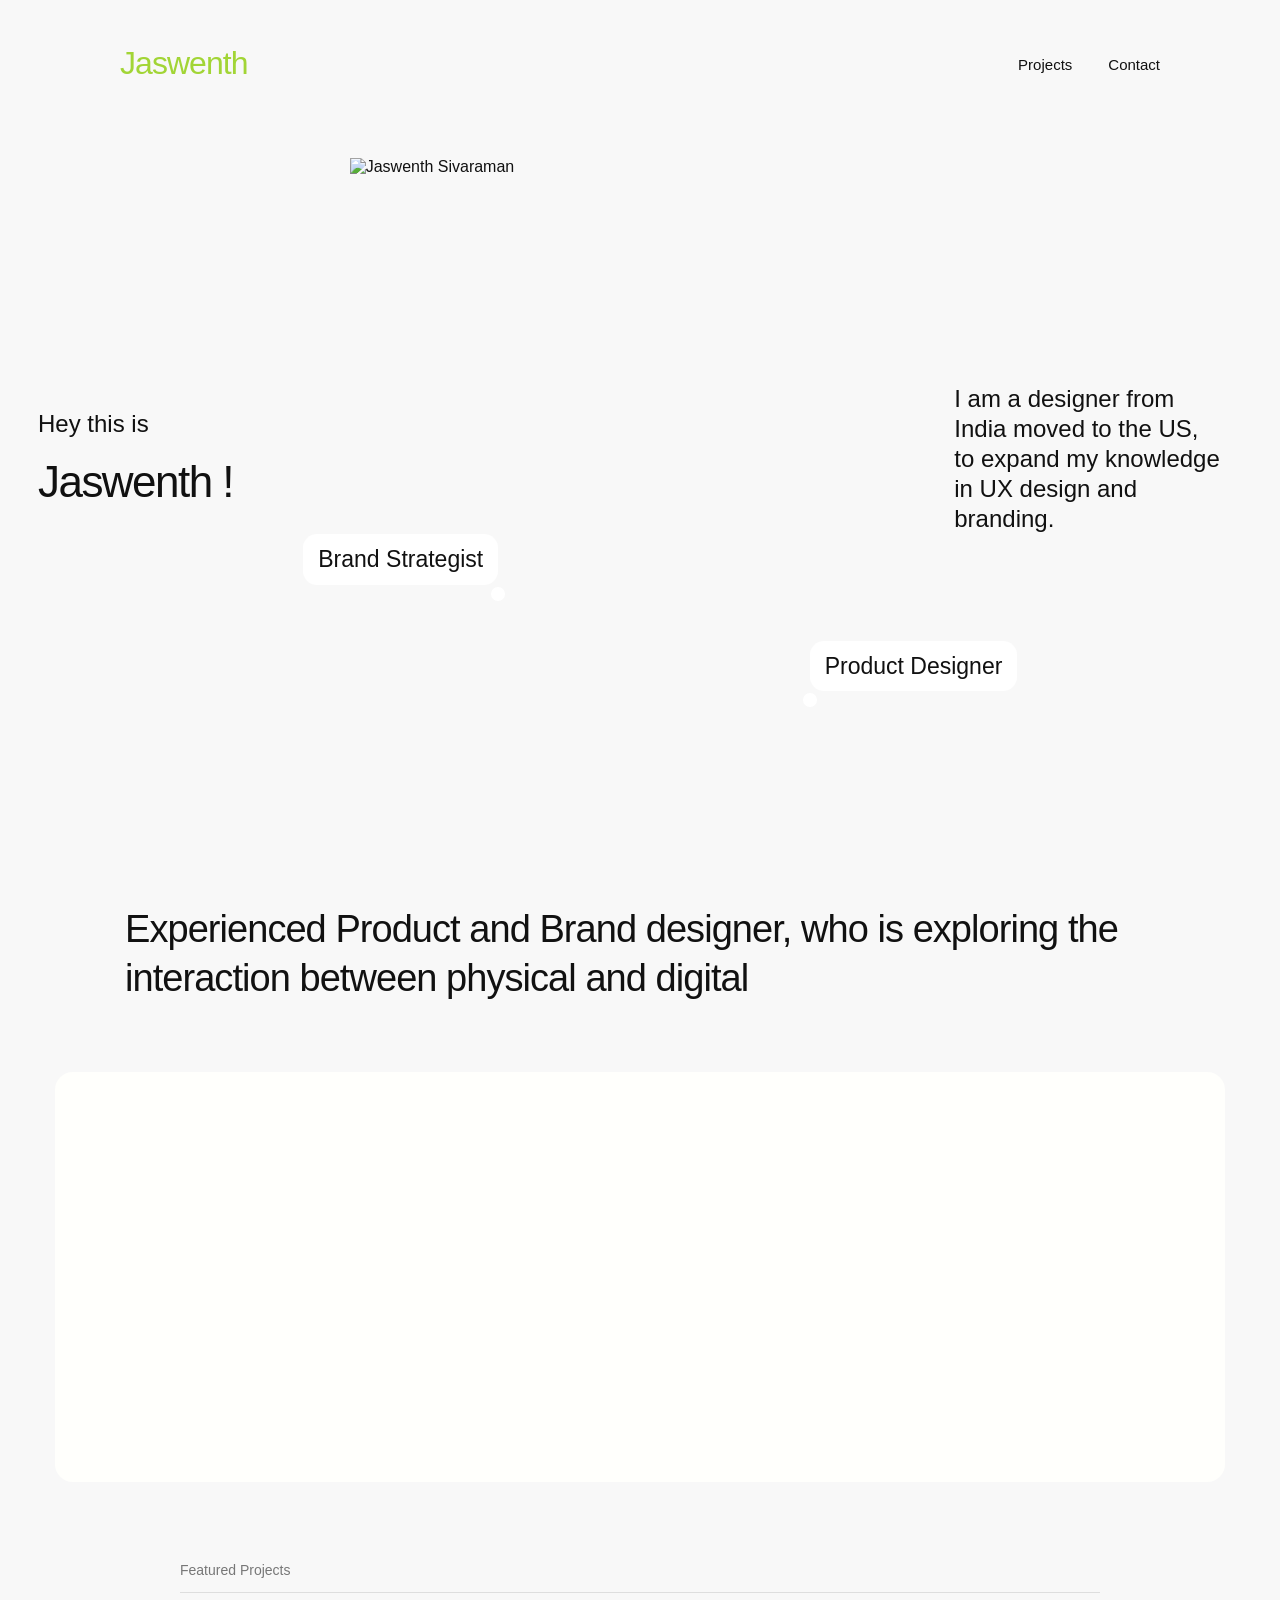
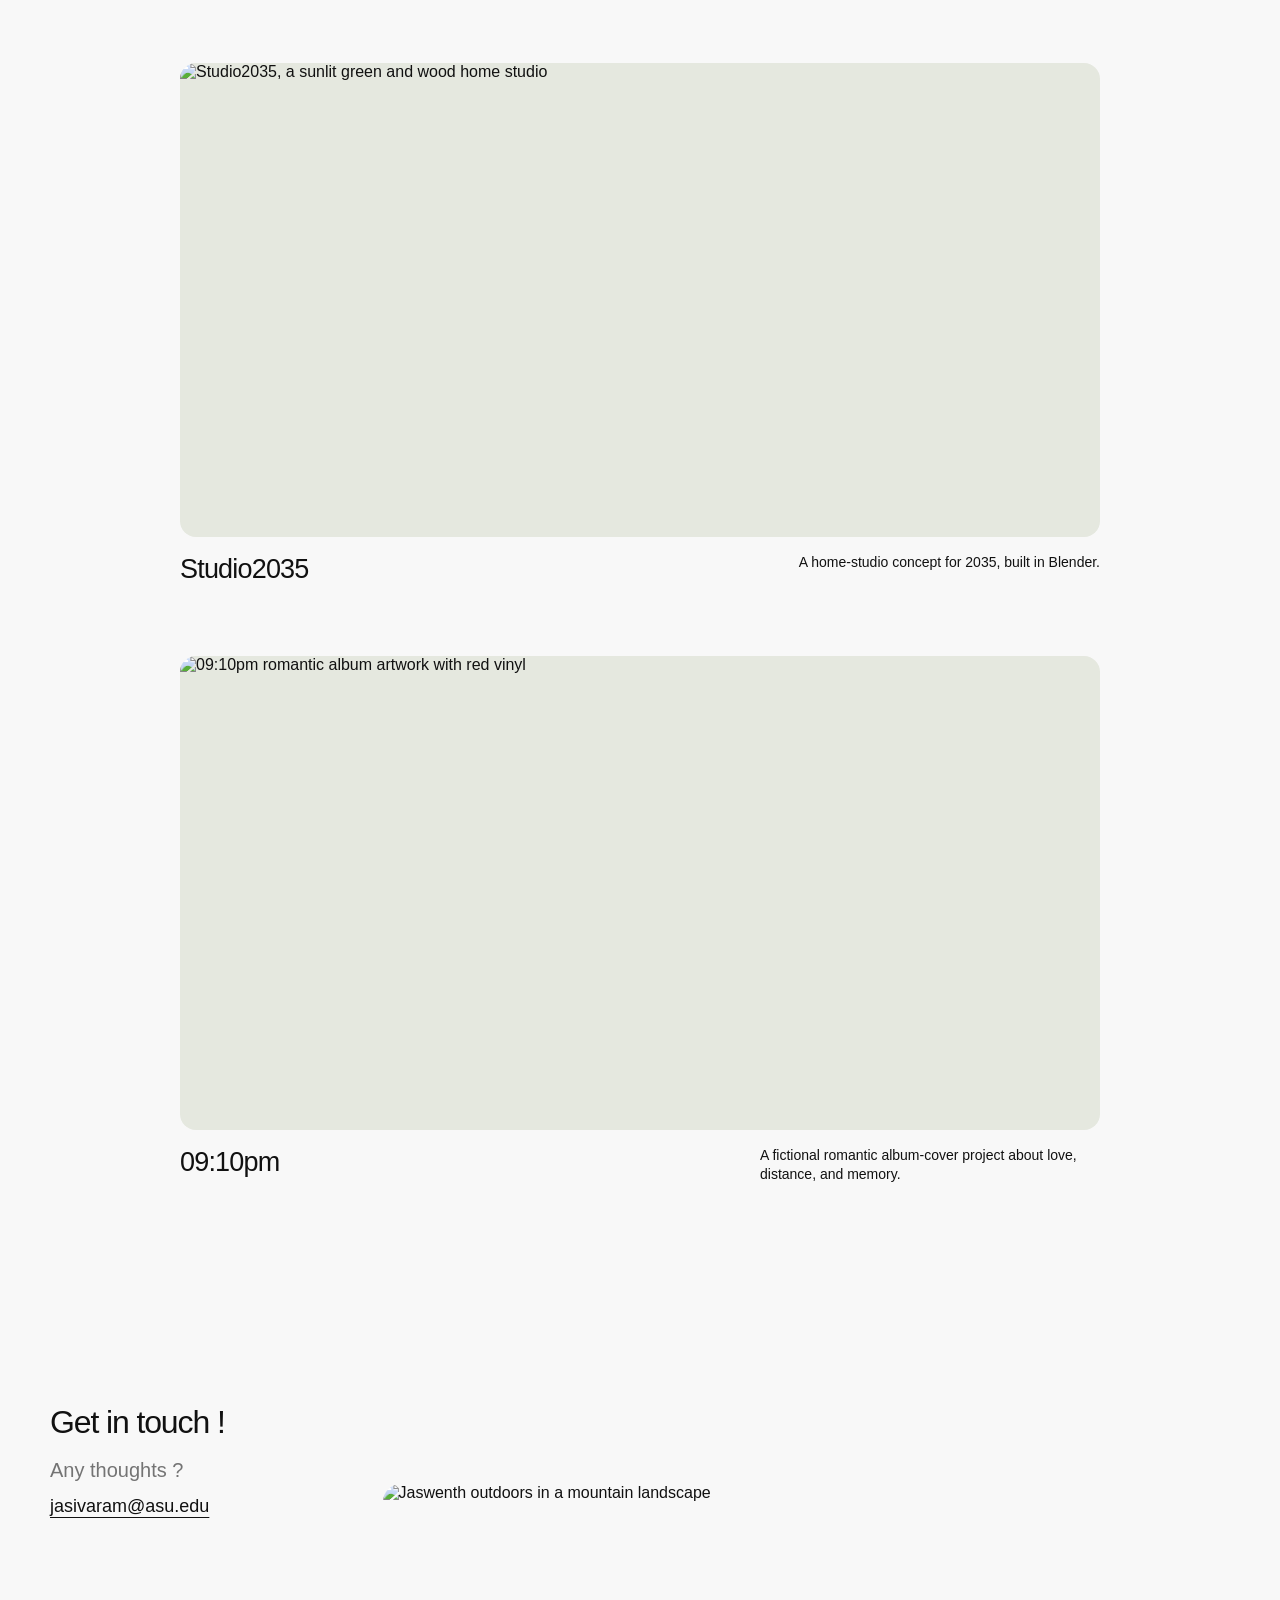
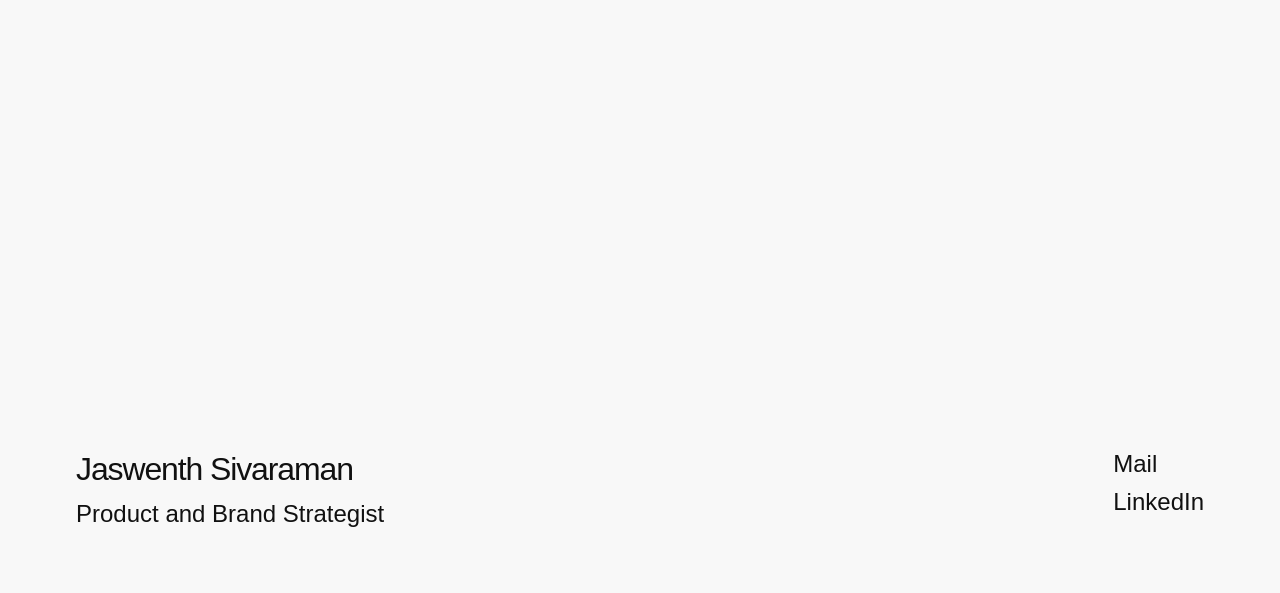
==== index.html @ e7c51c30 "Add approved portfolio pages and shared styles" ====
<!doctype html><html lang="en"><head><meta charset="utf-8"><meta name="viewport" content="width=device-width,initial-scale=1"><meta name="description" content="A portfolio of product, brand, album artwork, and 3D environment projects by Jaswenth Sivaraman."><meta name="theme-color" content="#f8f8f8"><title>Product & Brand Design Portfolio — Jaswenth Sivaraman</title><link rel="icon" href="favicon.svg" type="image/svg+xml"><link rel="preload" href="fonts/funnel-display-400.ttf" as="font" type="font/ttf" crossorigin><link rel="stylesheet" href="style.css"></head><body class="home-page"><div class="site-shell"><a class="skip-link" href="#main">Skip to content</a><header class="site-header"><a class="wordmark" href="index.html" aria-label="Jaswenth — Home">Jaswenth</a><nav aria-label="Main navigation"><a href="index.html#projects">Projects</a><a href="index.html#contact">Contact</a></nav></header><main id="main"><section class="hero" aria-labelledby="home-title"><div class="hero-row"><div class="greeting"><p>Hey this is</p><h1 id="home-title">Jaswenth !</h1></div><div class="portrait-stage"><div class="portrait-circle" aria-hidden="true"></div><img class="portrait" src="assets/portrait.webp" alt="Jaswenth Sivaraman" width="600" height="625" fetchpriority="high"><span class="role-tag brand-tag">Brand Strategist<i aria-hidden="true"></i></span><span class="role-tag product-tag">Product Designer<i aria-hidden="true"></i></span></div><p class="hero-bio">I am a designer from India moved to the US, to expand my knowledge in UX design and branding.</p></div><p class="positioning">Experienced Product and Brand designer, who is exploring the interaction between physical and digital</p></section>
<section class="skills-placeholder" id="skills" aria-label="Skills"><!-- Skills content is reserved for the approved post-launch update. --></section>
<section class="featured-work" id="projects" aria-labelledby="work-title"><h2 class="section-label" id="work-title">Featured Projects</h2><div class="project-list"><a class="project-card" href="studio2035.html"><div class="card-image"><img src="assets/studio-preview.webp" alt="Studio2035, a sunlit green and wood home studio" width="1200" height="675" loading="eager"><span class="card-arrow" aria-hidden="true">↗</span></div><div class="card-caption"><h3>Studio2035</h3><p>A home-studio concept for 2035, built in Blender.</p></div></a><a class="project-card" href="09-10pm.html"><div class="card-image"><img src="assets/album-preview.webp" alt="09:10pm romantic album artwork with red vinyl" width="1200" height="675" loading="eager"><span class="card-arrow" aria-hidden="true">↗</span></div><div class="card-caption"><h3>09:10pm</h3><p>A fictional romantic album-cover project about love, distance, and memory.</p></div></a></div></section>
<section class="contact" id="contact" aria-labelledby="contact-title"><div class="contact-copy"><h2 id="contact-title">Get in touch !</h2><p>Any thoughts ?</p><a href="mailto:jasivaram@asu.edu">jasivaram@asu.edu</a></div><img src="assets/contact.webp" alt="Jaswenth outdoors in a mountain landscape" width="1200" height="630" loading="eager"></section></main><footer class="site-footer"><div><a class="footer-name" href="index.html">Jaswenth Sivaraman</a><p>Product and Brand Strategist</p></div><div class="footer-links"><a href="mailto:jasivaram@asu.edu">Mail <span aria-hidden="true">↗</span></a><a href="https://www.linkedin.com/in/jaswenth/" target="_blank" rel="noopener noreferrer">LinkedIn <span aria-hidden="true">↗</span></a></div></footer></div></body></html>
---- style.css ----
@font-face{font-family:'Funnel Display';src:url('fonts/funnel-display-400.ttf') format('truetype');font-weight:400;font-style:normal;font-display:swap}
@font-face{font-family:'Funnel Display';src:url('fonts/funnel-display-500.ttf') format('truetype');font-weight:500;font-style:normal;font-display:swap}
@font-face{font-family:'Funnel Display';src:url('fonts/funnel-display-600.ttf') format('truetype');font-weight:600;font-style:normal;font-display:swap}
:root{--paper:#f8f8f8;--ink:#111;--muted:#777;--line:#dedede;--lime:#a2d536;font-family:'Funnel Display',Arial,sans-serif;font-synthesis:none;color:var(--ink);background:var(--paper);font-weight:400}
*{box-sizing:border-box}html{scroll-behavior:smooth;scroll-padding-top:32px}body{margin:0}a{color:inherit;text-decoration:none}button,input{font:inherit}img{max-width:100%;display:block;height:auto}figure,h1,h2,h3,p{margin:0}a:focus-visible,video:focus-visible{outline:3px solid #4d721a;outline-offset:6px}::selection{background:var(--lime);color:#111}.site-shell{max-width:1440px;margin:auto}.site-header{max-width:1120px;margin:auto;min-height:128px;display:flex;align-items:center;justify-content:space-between;padding:32px 40px;gap:24px}.wordmark{color:#a2d536;font-size:32px;line-height:1.1;letter-spacing:-.03em}.site-header nav{display:flex;gap:36px;font-size:15px}.site-header nav a{padding:12px 0}.site-header nav a:hover,.footer-links a:hover,.text-link:hover{color:#527e12}.skip-link{position:fixed;left:24px;top:-90px;background:#111;color:white;padding:13px 20px;border-radius:8px;z-index:10}.skip-link:focus{top:15px}.hero{padding:30px 38px 0}.hero-row{max-width:1212px;margin:auto;display:grid;grid-template-columns:1fr 1.95fr 1fr;align-items:center;gap:14px}.greeting{padding:0 0 25px;font-size:24px;line-height:1.3}.greeting h1{font-size:44px;font-weight:400;letter-spacing:-.035em;margin-top:14px;white-space:nowrap}.portrait-stage{position:relative;min-width:0;aspect-ratio:1/1.08;display:flex;align-items:flex-end;justify-content:center}.portrait-circle{display:none;position:absolute;left:5%;right:5%;top:0;aspect-ratio:1;border-radius:50%;background:var(--lime)}.portrait{position:relative;width:100%;height:100%;object-fit:contain;object-position:bottom;z-index:1}.role-tag{position:absolute;z-index:2;background:#fff;border-radius:14px;font-size:23px;line-height:1.15;padding:12px 15px;white-space:nowrap}.brand-tag{left:-8%;top:60%}.product-tag{right:-15%;top:77%}.role-tag i{position:absolute;width:14px;height:14px;background:#fff;border-radius:50%;bottom:-16px}.brand-tag i{right:-7px}.product-tag i{left:-7px}.hero-bio{font-size:24px;line-height:1.25;max-width:280px;padding:0 0 25px 10px}.positioning{max-width:1030px;margin:120px auto 0;font-size:38px;letter-spacing:-.025em;line-height:1.28}.skills-placeholder{height:410px;margin:70px 55px 0;background:#fffffc;border-radius:18px}.featured-work{max-width:1000px;padding:80px 40px 0;margin:auto}.section-label{font-size:14px;font-weight:400;color:#777;border-bottom:1px solid var(--line);padding-bottom:14px;margin-bottom:70px}.project-list{display:grid;gap:70px}.card-image{position:relative;overflow:hidden;border-radius:16px;background:#e5e8df;aspect-ratio:1.94}.card-image img{width:100%;height:100%;object-fit:cover;transition:transform .35s ease}.card-arrow{position:absolute;right:22px;bottom:22px;width:46px;height:46px;border-radius:50%;display:grid;place-items:center;background:#f8f8f8;font-size:26px;opacity:0;transform:translateY(8px);transition:opacity .2s,transform .2s}.project-card:hover .card-image img{transform:scale(1.025)}.project-card:hover .card-arrow,.project-card:focus-visible .card-arrow{opacity:1;transform:translateY(0)}.card-caption{display:flex;align-items:start;justify-content:space-between;gap:30px;padding-top:16px}.card-caption h3{font-size:27px;line-height:1.2;font-weight:400;letter-spacing:-.03em}.card-caption p{max-width:340px;font-size:14px;line-height:1.35}.contact{margin:220px 50px 0;display:grid;grid-template-columns:1fr 3fr;gap:50px;align-items:start}.contact-copy h2{font-size:32px;font-weight:400;letter-spacing:-.035em;margin:0 0 18px}.contact-copy p{font-size:20px;color:#747474;margin:0 0 14px}.contact-copy a{font-size:18px;display:inline-block;overflow-wrap:anywhere;text-decoration:underline;text-decoration-thickness:1px;text-underline-offset:5px}.contact img{width:100%;aspect-ratio:1.9;object-fit:cover;border-radius:18px;margin-top:80px}.site-footer{margin:120px 76px 0;display:flex;justify-content:space-between;align-items:start;gap:30px;padding-bottom:65px}.footer-name{font-size:32px;line-height:1.2;letter-spacing:-.035em}.site-footer p{font-size:24px;margin-top:12px}.footer-links{display:flex;flex-direction:column;gap:10px;font-size:24px}.footer-links span{display:none}
.project-page{max-width:1200px;margin:auto;padding:0 40px}.project-topline{display:flex;justify-content:space-between;align-items:center;padding:32px 0 55px;border-top:1px solid var(--line);font-size:14px;color:#696969;gap:20px}.back-link{color:var(--ink);display:inline-flex;align-items:center;gap:12px}.back-link:hover{color:#527e12}.project-heading{display:grid;grid-template-columns:1.35fr 1fr;gap:60px;align-items:end;padding:16px 0 65px}.eyebrow{font-size:14px;color:#737373;margin-bottom:18px}.project-heading h1{font-size:clamp(50px,7vw,94px);font-weight:400;letter-spacing:-.06em;line-height:1.05}.title-dot{color:#71a820}.project-introduction{font-size:23px;line-height:1.35;letter-spacing:-.018em;padding-bottom:5px;max-width:390px}.album-hero{max-width:900px;margin:auto}.album-hero img{width:100%;height:auto;border-radius:16px}.album-hero figcaption,.wide-figure figcaption{display:flex;justify-content:space-between;gap:24px;margin-top:16px;font-size:13px;color:#6c6c6c}.wide-figure img{width:100%;height:auto;border-radius:16px}.project-story{display:grid;grid-template-columns:1fr 1fr;gap:95px;padding:100px 0;border-bottom:1px solid var(--line)}.project-story h2,.process-heading h2,.film-heading h2{font-size:46px;font-weight:400;letter-spacing:-.04em;line-height:1.1}.story-copy p{font-size:19px;line-height:1.6;margin-bottom:22px}.story-copy p:last-child{margin-bottom:0}.story-copy em{font-style:normal}.project-facts{margin:35px 0 0}.project-facts div{display:grid;grid-template-columns:125px 1fr;padding:15px 0;gap:18px;border-top:1px solid var(--line);font-size:14px}.project-facts dt{color:#727272}.project-facts dd{margin:0}.process-section{padding:95px 0}.process-heading{display:grid;grid-template-columns:1fr 1fr;gap:95px;align-items:end;margin-bottom:55px}.process-heading>p{font-size:19px;line-height:1.6}.sketch-figure{max-width:800px;margin:auto}.sketch-figure img{width:100%;border-radius:16px}.sketch-figure figcaption{font-size:14px;color:#666;margin-top:16px;line-height:1.5}.text-link{display:inline-flex;align-items:center;justify-content:space-between;gap:30px;font-size:16px;border-bottom:1px solid #777;padding:10px 0}.process-section>.text-link{margin-top:36px}.detail-gallery{display:grid;gap:45px;padding-top:80px}.walkthrough{padding:95px 0 0}.film-heading{display:flex;align-items:end;justify-content:space-between;gap:30px;margin-bottom:38px}.film-heading>p{font-size:14px;color:#696969}video{display:block;width:100%;aspect-ratio:16/9;object-fit:contain;background:#151a13;border-radius:16px}.film-links{display:flex;justify-content:space-between;gap:25px;margin-top:18px}.project-end{border-top:1px solid var(--line);margin-top:95px;padding:45px 0 0}.project-end p{font-size:14px;color:#737373;margin-bottom:18px}.project-end>a{display:flex;justify-content:space-between;gap:25px;font-size:clamp(34px,5vw,64px);letter-spacing:-.04em;line-height:1.2}.project-end>a>span{color:#6b9b20}.detail-page .site-footer{border-top:1px solid var(--line);margin-top:100px;padding-top:40px}
@media(min-width:1281px){.hero-row{max-width:1212px}.positioning{margin-top:130px}}
@media(max-width:1050px){.site-header{min-height:110px;padding:30px 55px}.hero{padding:30px 24px 0}.greeting{font-size:19px}.greeting h1{font-size:34px}.hero-bio{font-size:19px}.role-tag{font-size:18px;padding:10px 12px;border-radius:11px}.positioning{font-size:32px;margin:100px 50px 0}.skills-placeholder{height:320px;margin:60px 40px 0}.contact{grid-template-columns:1fr 2fr;gap:25px;margin:170px 40px 0}.contact-copy h2{font-size:28px}.contact-copy a{font-size:17px}.site-footer{margin:100px 45px 0}.footer-name{font-size:28px}.site-footer p,.footer-links{font-size:21px}.project-heading{gap:35px}.project-introduction{font-size:21px}.project-story,.process-heading{gap:55px}.project-story h2,.process-heading h2,.film-heading h2{font-size:39px}}
@media(max-width:700px){.site-header{padding:25px 24px;min-height:92px}.wordmark{font-size:27px}.site-header nav{gap:24px;font-size:14px}.hero{padding:28px 24px 0}.hero-row{display:grid;grid-template-columns:1fr;gap:0}.greeting{padding:0;font-size:18px}.greeting h1{font-size:38px;margin-top:6px}.portrait-stage{width:min(85%,380px);margin:35px auto 28px;aspect-ratio:1/1.06}.portrait-circle{left:3%;right:3%}.role-tag{font-size:15px;padding:9px 11px;border-radius:10px}.brand-tag{left:-8%;top:61%}.product-tag{right:-8%;top:78%}.role-tag i{width:10px;height:10px;bottom:-12px}.hero-bio{font-size:19px;line-height:1.4;max-width:100%;padding:0;margin:15px 0 0}.positioning{margin:50px 0 0;font-size:28px;line-height:1.3;letter-spacing:-.03em}.skills-placeholder{height:180px;margin:45px 24px 0;border-radius:12px}.featured-work{padding:55px 24px 0}.section-label{font-size:12px;margin-bottom:30px}.project-list{gap:42px}.card-image{aspect-ratio:1.65;border-radius:11px}.card-caption{display:block;padding-top:13px}.card-caption h3{font-size:25px}.card-caption p{font-size:14px;max-width:280px;margin-top:8px}.card-arrow{display:none}.contact{margin:95px 24px 0;display:flex;flex-direction:column;gap:25px}.contact-copy h2{font-size:30px;margin-bottom:12px}.contact-copy p{font-size:18px;margin-bottom:12px}.contact img{margin-top:0;border-radius:12px;aspect-ratio:1.6}.site-footer{margin:65px 24px 0;flex-direction:column;gap:28px;padding-bottom:35px}.footer-name{font-size:27px}.site-footer p{font-size:19px;margin-top:8px}.footer-links{font-size:17px;flex-direction:row;gap:28px}.footer-links span{display:inline}.project-page{padding:0 24px}.project-topline{padding:25px 0 35px;font-size:12px}.project-heading{grid-template-columns:1fr;gap:24px;padding:0 0 35px}.project-heading h1{font-size:clamp(42px,12vw,76px);letter-spacing:-.055em}.eyebrow{font-size:12px;margin-bottom:13px}.project-introduction{font-size:20px;max-width:100%}.album-hero img,.wide-figure img,.sketch-figure img,video{border-radius:11px}.album-hero figcaption,.wide-figure figcaption{font-size:11px;line-height:1.45;gap:15px}.album-hero figcaption span{max-width:50%}.project-story{grid-template-columns:1fr;gap:27px;padding:55px 0}.project-story h2,.process-heading h2,.film-heading h2{font-size:36px}.story-copy p,.process-heading>p{font-size:17px;line-height:1.6}.project-facts div{grid-template-columns:110px 1fr;font-size:13px;gap:12px}.process-section{padding:55px 0}.process-heading{grid-template-columns:1fr;gap:25px;margin-bottom:30px}.sketch-figure figcaption{font-size:12px}.text-link{font-size:14px;gap:20px}.detail-gallery{gap:30px;padding-top:45px}.walkthrough{padding:55px 0 0}.film-heading{flex-direction:column;align-items:start;gap:20px;margin-bottom:25px}.film-links{gap:15px}.film-links .text-link{font-size:13px}.project-end{margin-top:55px;padding-top:30px}.project-end>a{font-size:37px}.detail-page .site-footer{margin-top:60px;padding-top:30px}}
@media(prefers-reduced-motion:reduce){html{scroll-behavior:auto}*,*::before,*::after{transition:none!important}}
.process-comparison{max-width:800px;margin:auto}
.comparison{position:relative;isolation:isolate;aspect-ratio:1;background:#efeee8;border-radius:16px;overflow:hidden;cursor:ew-resize;touch-action:pan-y;user-select:none;-webkit-user-select:none}
.comparison img{width:100%;height:100%;object-fit:contain;pointer-events:none}
.comparison-after{position:absolute;inset:0}
.comparison-before{position:absolute;inset:0;background:#efeee8;clip-path:inset(0 calc(100% - var(--reveal)) 0 0)}
.comparison-line{position:absolute;left:var(--reveal);top:0;bottom:0;width:2px;background:#fff;transform:translateX(-50%);box-shadow:0 0 5px #0004;pointer-events:none}
.comparison-line span{position:absolute;left:50%;top:50%;transform:translate(-50%,-50%);width:42px;height:42px;border:1px solid #dedede;border-radius:50%;display:grid;place-items:center;background:#f8f8f8;color:#111;font-size:24px;box-shadow:0 2px 10px #0002}
.comparison-tag{position:absolute;top:18px;padding:8px 13px;border-radius:6px;background:#f8f8f8;color:#111;font-size:13px;pointer-events:none}
.before-tag{left:18px}.after-tag{right:18px}
.compare-control{display:flex;align-items:center;gap:20px;margin-top:14px;font-size:14px}
.compare-control>span{white-space:nowrap}.compare-control input{min-width:0;min-height:44px;flex:1;accent-color:#6b9b20;cursor:ew-resize}
.compare-control input:focus-visible{outline:3px solid #4d721a;outline-offset:3px;border-radius:4px}
.compare-control output{min-width:4ch;text-align:right;font-variant-numeric:tabular-nums}
.process-comparison figcaption{margin-top:7px;font-size:14px;color:#666;line-height:1.5}
@media(max-width:700px){.comparison{border-radius:11px}.comparison-tag{top:12px;font-size:11px;padding:6px 9px}.before-tag{left:12px}.after-tag{right:12px}.comparison-line span{width:34px;height:34px;font-size:21px}.compare-control{gap:12px;font-size:12px}.process-comparison figcaption{font-size:12px}}
.process-comparison{position:relative}
.compare-control{position:absolute;left:50%;top:50%;width:1px;height:1px;margin:-1px;padding:0;border:0;overflow:hidden;clip:rect(0,0,0,0);clip-path:inset(50%);white-space:nowrap;gap:0}
.compare-control input{position:absolute;inset:0;width:1px;height:1px;min-width:0;min-height:0;margin:0}
.process-comparison:focus-within .comparison{outline:3px solid #4d721a;outline-offset:5px}
.process-comparison figcaption{margin-top:16px}
.hero .role-tag{--tag-float-y:-5px;animation:hero-tag-float 6s ease-in-out infinite}
.hero .product-tag{animation-duration:7s;animation-delay:-3s}
@keyframes hero-tag-float{0%,100%{transform:translate3d(0,0,0)}50%{transform:translate3d(0,var(--tag-float-y),0)}}
@media(max-width:700px){.hero .role-tag{--tag-float-y:-3px}}
@media(prefers-reduced-motion:reduce){.hero .role-tag{animation:none;transform:none}}
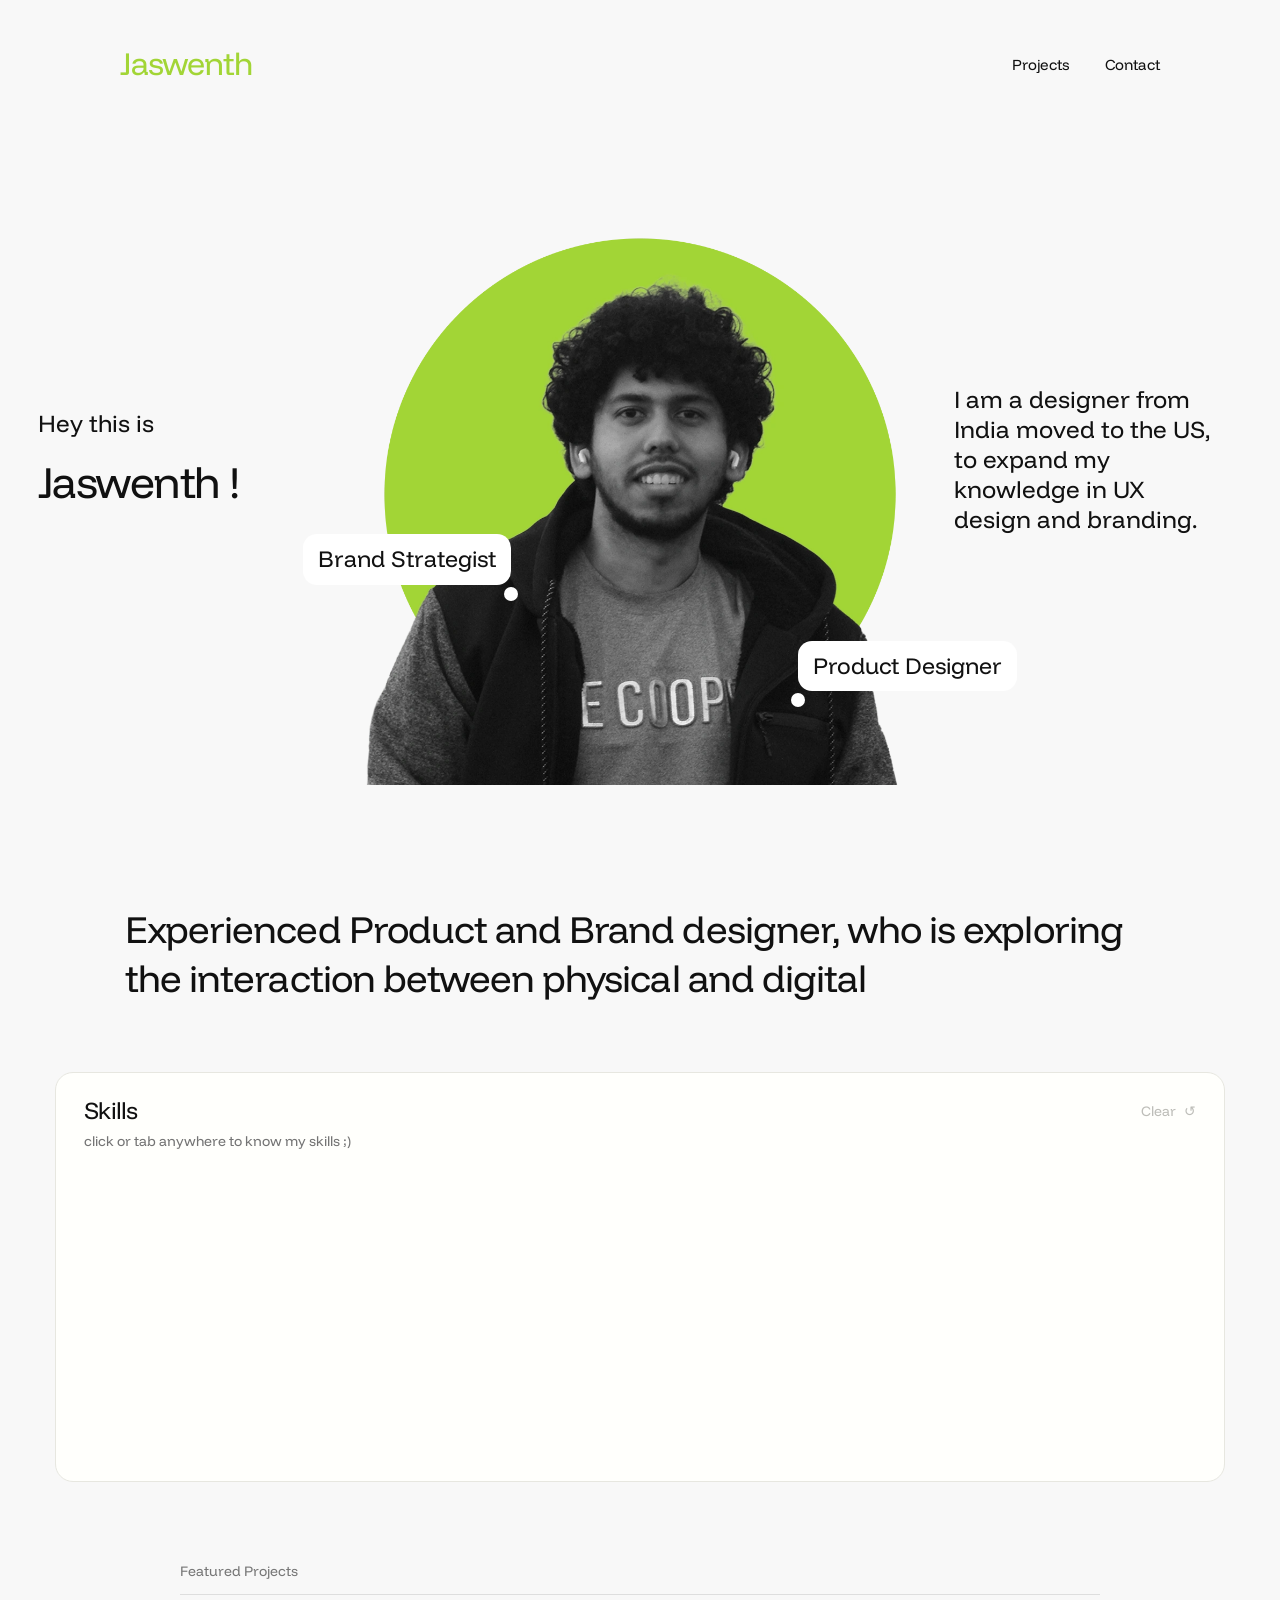
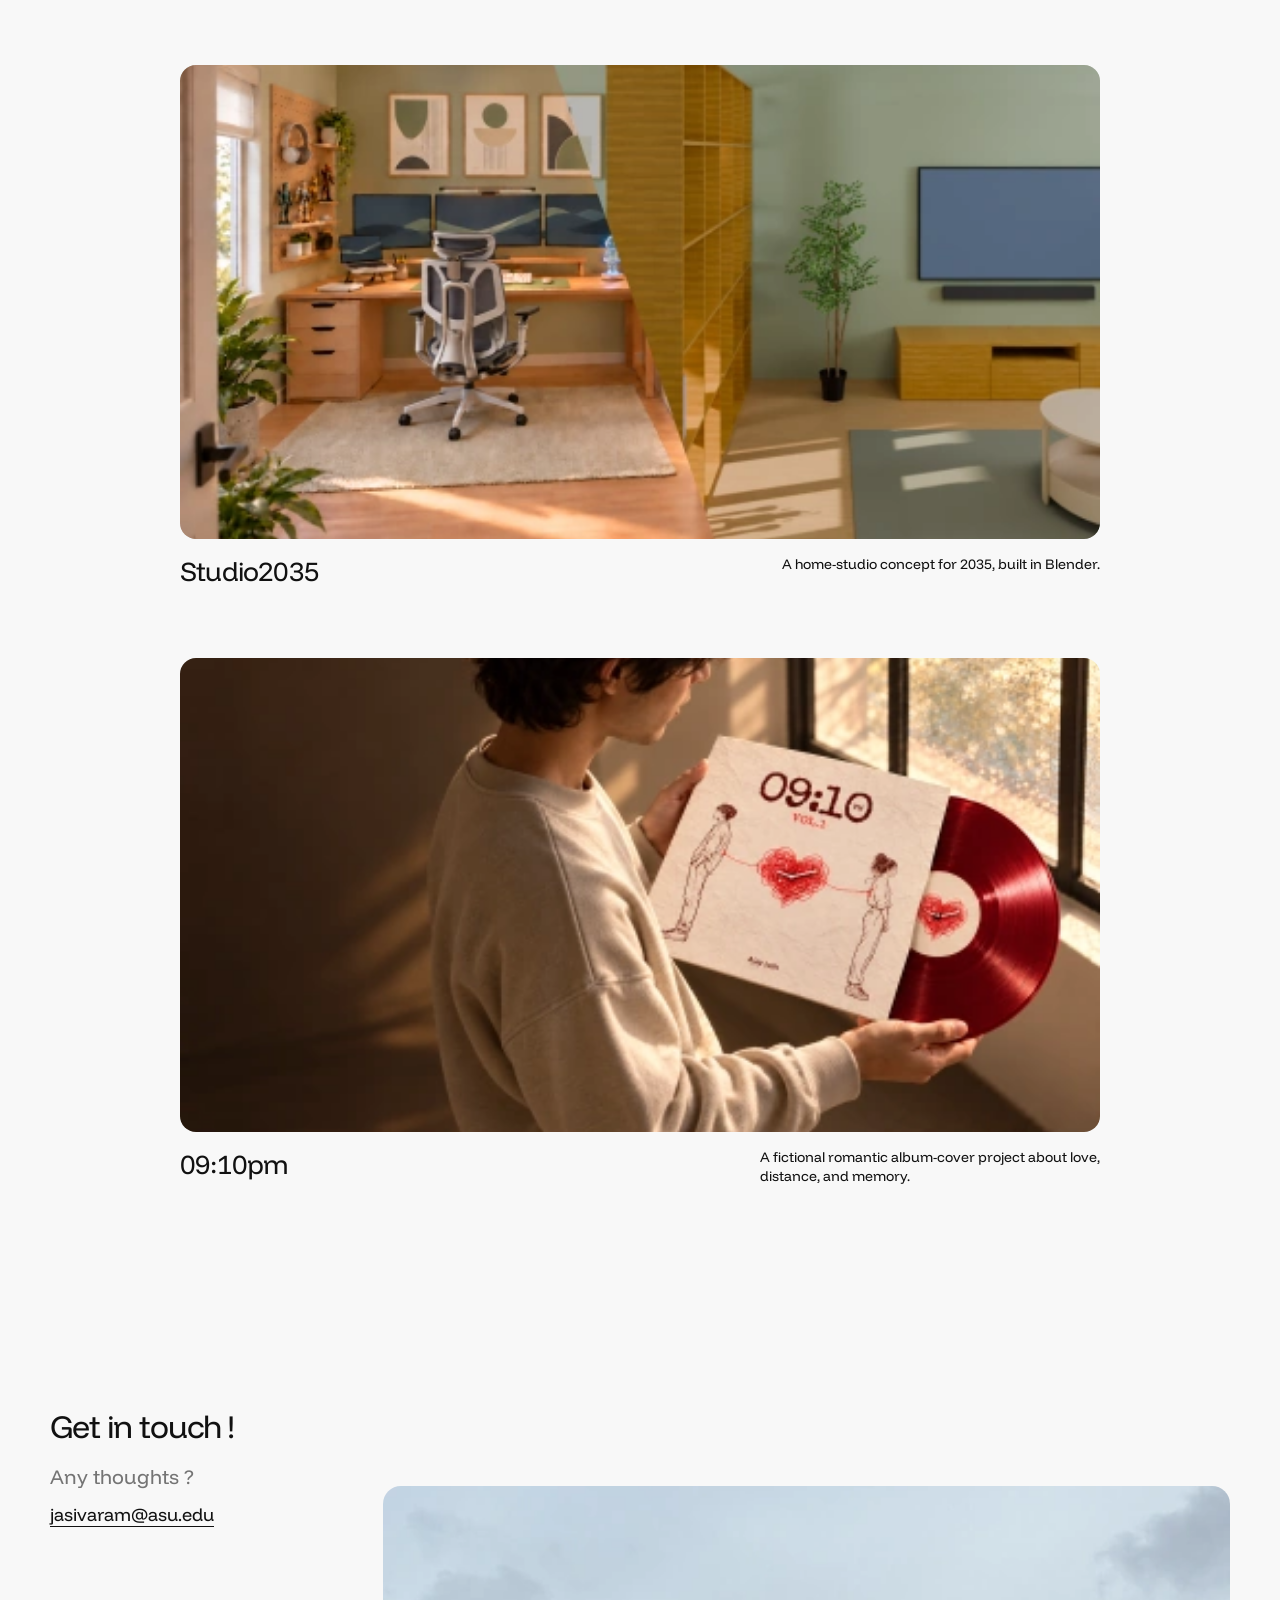
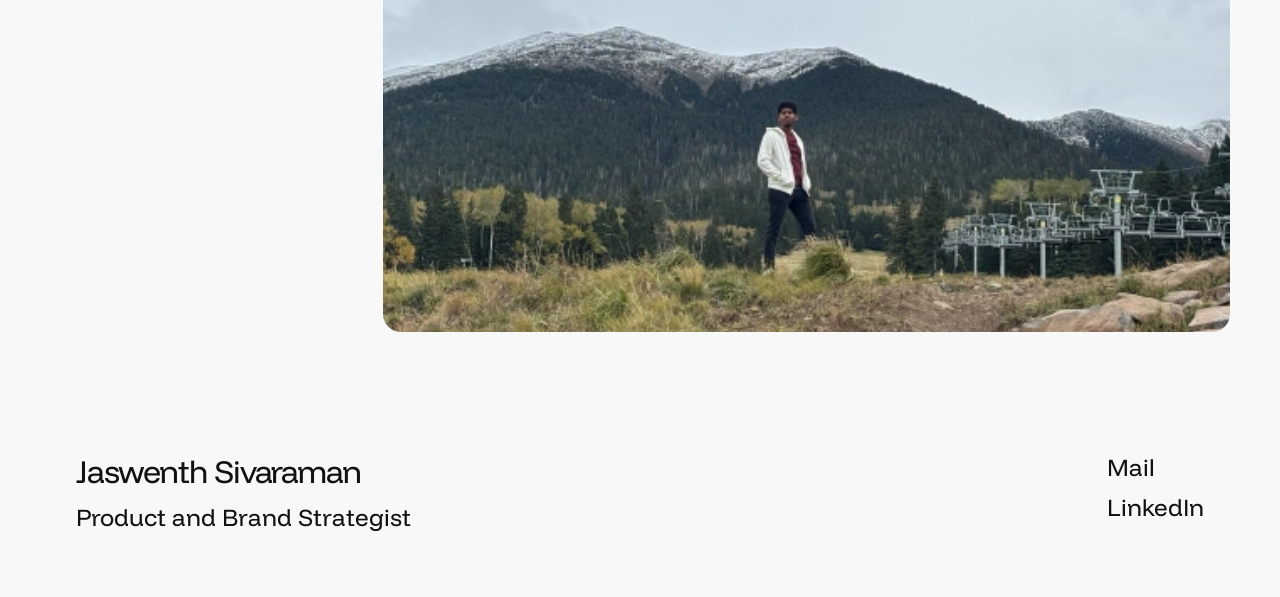
==== commit 98ecc2fb: "Add interactive Skills stickers starting with Figma" ====
--- a/index.html
+++ b/index.html
@@ -1,4 +1,4 @@
 <!doctype html><html lang="en"><head><meta charset="utf-8"><meta name="viewport" content="width=device-width,initial-scale=1"><meta name="description" content="A portfolio of product, brand, album artwork, and 3D environment projects by Jaswenth Sivaraman."><meta name="theme-color" content="#f8f8f8"><title>Product & Brand Design Portfolio — Jaswenth Sivaraman</title><link rel="icon" href="favicon.svg" type="image/svg+xml"><link rel="preload" href="fonts/funnel-display-400.ttf" as="font" type="font/ttf" crossorigin><link rel="stylesheet" href="style.css"></head><body class="home-page"><div class="site-shell"><a class="skip-link" href="#main">Skip to content</a><header class="site-header"><a class="wordmark" href="index.html" aria-label="Jaswenth — Home">Jaswenth</a><nav aria-label="Main navigation"><a href="index.html#projects">Projects</a><a href="index.html#contact">Contact</a></nav></header><main id="main"><section class="hero" aria-labelledby="home-title"><div class="hero-row"><div class="greeting"><p>Hey this is</p><h1 id="home-title">Jaswenth !</h1></div><div class="portrait-stage"><div class="portrait-circle" aria-hidden="true"></div><img class="portrait" src="assets/portrait.webp" alt="Jaswenth Sivaraman" width="600" height="625" fetchpriority="high"><span class="role-tag brand-tag">Brand Strategist<i aria-hidden="true"></i></span><span class="role-tag product-tag">Product Designer<i aria-hidden="true"></i></span></div><p class="hero-bio">I am a designer from India moved to the US, to expand my knowledge in UX design and branding.</p></div><p class="positioning">Experienced Product and Brand designer, who is exploring the interaction between physical and digital</p></section>
-<section class="skills-placeholder" id="skills" aria-label="Skills"><!-- Skills content is reserved for the approved post-launch update. --></section>
+<section class="skills-placeholder skills-section" id="skills" aria-labelledby="skills-title"><div class="skills-heading"><h2 id="skills-title">Skills</h2><p id="skills-hint">click or tab anywhere to know my skills ;)</p></div><button class="skills-board" id="skills-board" type="button" aria-label="Add a skill sticker" aria-describedby="skills-hint skills-keyboard"><span class="skills-stickers" aria-hidden="true"></span></button><button class="skills-clear" id="skills-clear" type="button" aria-label="Clear all skill stickers" disabled>Clear <span aria-hidden="true">↺</span></button><p class="visually-hidden" id="skills-keyboard">With the sticker area focused, press Enter or Space to add a sticker.</p><p class="visually-hidden" id="skills-status" role="status" aria-live="polite" aria-atomic="true"></p></section><script src="skills.js" defer></script>
 <section class="featured-work" id="projects" aria-labelledby="work-title"><h2 class="section-label" id="work-title">Featured Projects</h2><div class="project-list"><a class="project-card" href="studio2035.html"><div class="card-image"><img src="assets/studio-preview.webp" alt="Studio2035, a sunlit green and wood home studio" width="1200" height="675" loading="eager"><span class="card-arrow" aria-hidden="true">↗</span></div><div class="card-caption"><h3>Studio2035</h3><p>A home-studio concept for 2035, built in Blender.</p></div></a><a class="project-card" href="09-10pm.html"><div class="card-image"><img src="assets/album-preview.webp" alt="09:10pm romantic album artwork with red vinyl" width="1200" height="675" loading="eager"><span class="card-arrow" aria-hidden="true">↗</span></div><div class="card-caption"><h3>09:10pm</h3><p>A fictional romantic album-cover project about love, distance, and memory.</p></div></a></div></section>
-<section class="contact" id="contact" aria-labelledby="contact-title"><div class="contact-copy"><h2 id="contact-title">Get in touch !</h2><p>Any thoughts ?</p><a href="mailto:jasivaram@asu.edu">jasivaram@asu.edu</a></div><img src="assets/contact.webp" alt="Jaswenth outdoors in a mountain landscape" width="1200" height="630" loading="eager"></section></main><footer class="site-footer"><div><a class="footer-name" href="index.html">Jaswenth Sivaraman</a><p>Product and Brand Strategist</p></div><div class="footer-links"><a href="mailto:jasivaram@asu.edu">Mail <span aria-hidden="true">↗</span></a><a href="https://www.linkedin.com/in/jaswenth/" target="_blank" rel="noopener noreferrer">LinkedIn <span aria-hidden="true">↗</span></a></div></footer></div></body></html>+<section class="contact" id="contact" aria-labelledby="contact-title"><div class="contact-copy"><h2 id="contact-title">Get in touch !</h2><p>Any thoughts ?</p><a href="mailto:jasivaram@asu.edu">jasivaram@asu.edu</a></div><img src="assets/contact.webp" alt="Jaswenth outdoors in a mountain landscape" width="1200" height="630" loading="eager"></section></main><footer class="site-footer"><div><a class="footer-name" href="index.html">Jaswenth Sivaraman</a><p>Product and Brand Strategist</p></div><div class="footer-links"><a href="mailto:jasivaram@asu.edu">Mail <span aria-hidden="true">↗</span></a><a href="https://www.linkedin.com/in/jaswenth/" target="_blank" rel="noopener noreferrer">LinkedIn <span aria-hidden="true">↗</span></a></div></footer></div></body></html>
--- a/style.css
+++ b/style.css
@@ -33,3 +33,18 @@
 @keyframes hero-tag-float{0%,100%{transform:translate3d(0,0,0)}50%{transform:translate3d(0,var(--tag-float-y),0)}}
 @media(max-width:700px){.hero .role-tag{--tag-float-y:-3px}}
 @media(prefers-reduced-motion:reduce){.hero .role-tag{animation:none;transform:none}}
+.skills-section{position:relative;isolation:isolate;overflow:hidden;border:1px solid #e7e7e0}
+.skills-heading{position:absolute;left:28px;right:110px;top:24px;z-index:2;pointer-events:none}
+.skills-heading h2{display:inline-block;background:#fffffc;border-radius:5px;padding:2px 4px;margin:-2px -4px;font-size:24px;line-height:1.1;letter-spacing:-.03em;font-weight:400}
+.skills-heading p{font-size:14px;line-height:1.4;color:#747474;margin-top:8px}
+.skills-section.has-stickers .skills-heading p{visibility:hidden}
+.skills-board{position:absolute;inset:0;display:block;width:100%;height:100%;padding:0;border:0;border-radius:inherit;background:transparent;color:inherit;text-align:left;cursor:crosshair;touch-action:pan-y pinch-zoom;-webkit-tap-highlight-color:transparent;user-select:none}
+.skills-board:focus-visible{outline:3px solid #4d721a;outline-offset:-5px}
+.skills-stickers{position:absolute;inset:0;pointer-events:none}
+.skill-sticker{position:absolute;width:112px;max-width:none;height:auto;pointer-events:none;transform:translate(-50%,-50%) rotate(var(--sticker-angle));animation:sticker-appear .18s ease-out both}
+.skills-clear{position:absolute;right:18px;top:16px;z-index:3;display:flex;align-items:center;justify-content:center;gap:8px;min-width:76px;min-height:44px;padding:10px;border:0;border-radius:9px;background:#fffffc;color:#527e12;font-size:14px;cursor:pointer}
+.skills-clear:hover:not(:disabled){background:#edf4df}.skills-clear:disabled{color:#92928b;cursor:default;opacity:.6}.skills-clear:focus-visible{outline:3px solid #4d721a;outline-offset:1px}
+.visually-hidden{position:absolute;width:1px;height:1px;padding:0;margin:-1px;overflow:hidden;clip:rect(0,0,0,0);clip-path:inset(50%);white-space:nowrap;border:0}
+@keyframes sticker-appear{from{opacity:0;transform:translate(-50%,-50%) rotate(var(--sticker-angle)) scale(.8)}to{opacity:1;transform:translate(-50%,-50%) rotate(var(--sticker-angle)) scale(1)}}
+@media(max-width:700px){.skills-heading{left:18px;right:85px;top:18px}.skills-heading h2{font-size:20px}.skills-heading p{font-size:12px;margin-top:6px}.skills-clear{right:9px;top:9px;min-width:64px;font-size:12px;gap:6px}.skill-sticker{width:78px}}
+@media(prefers-reduced-motion:reduce){.skill-sticker{animation:none}}
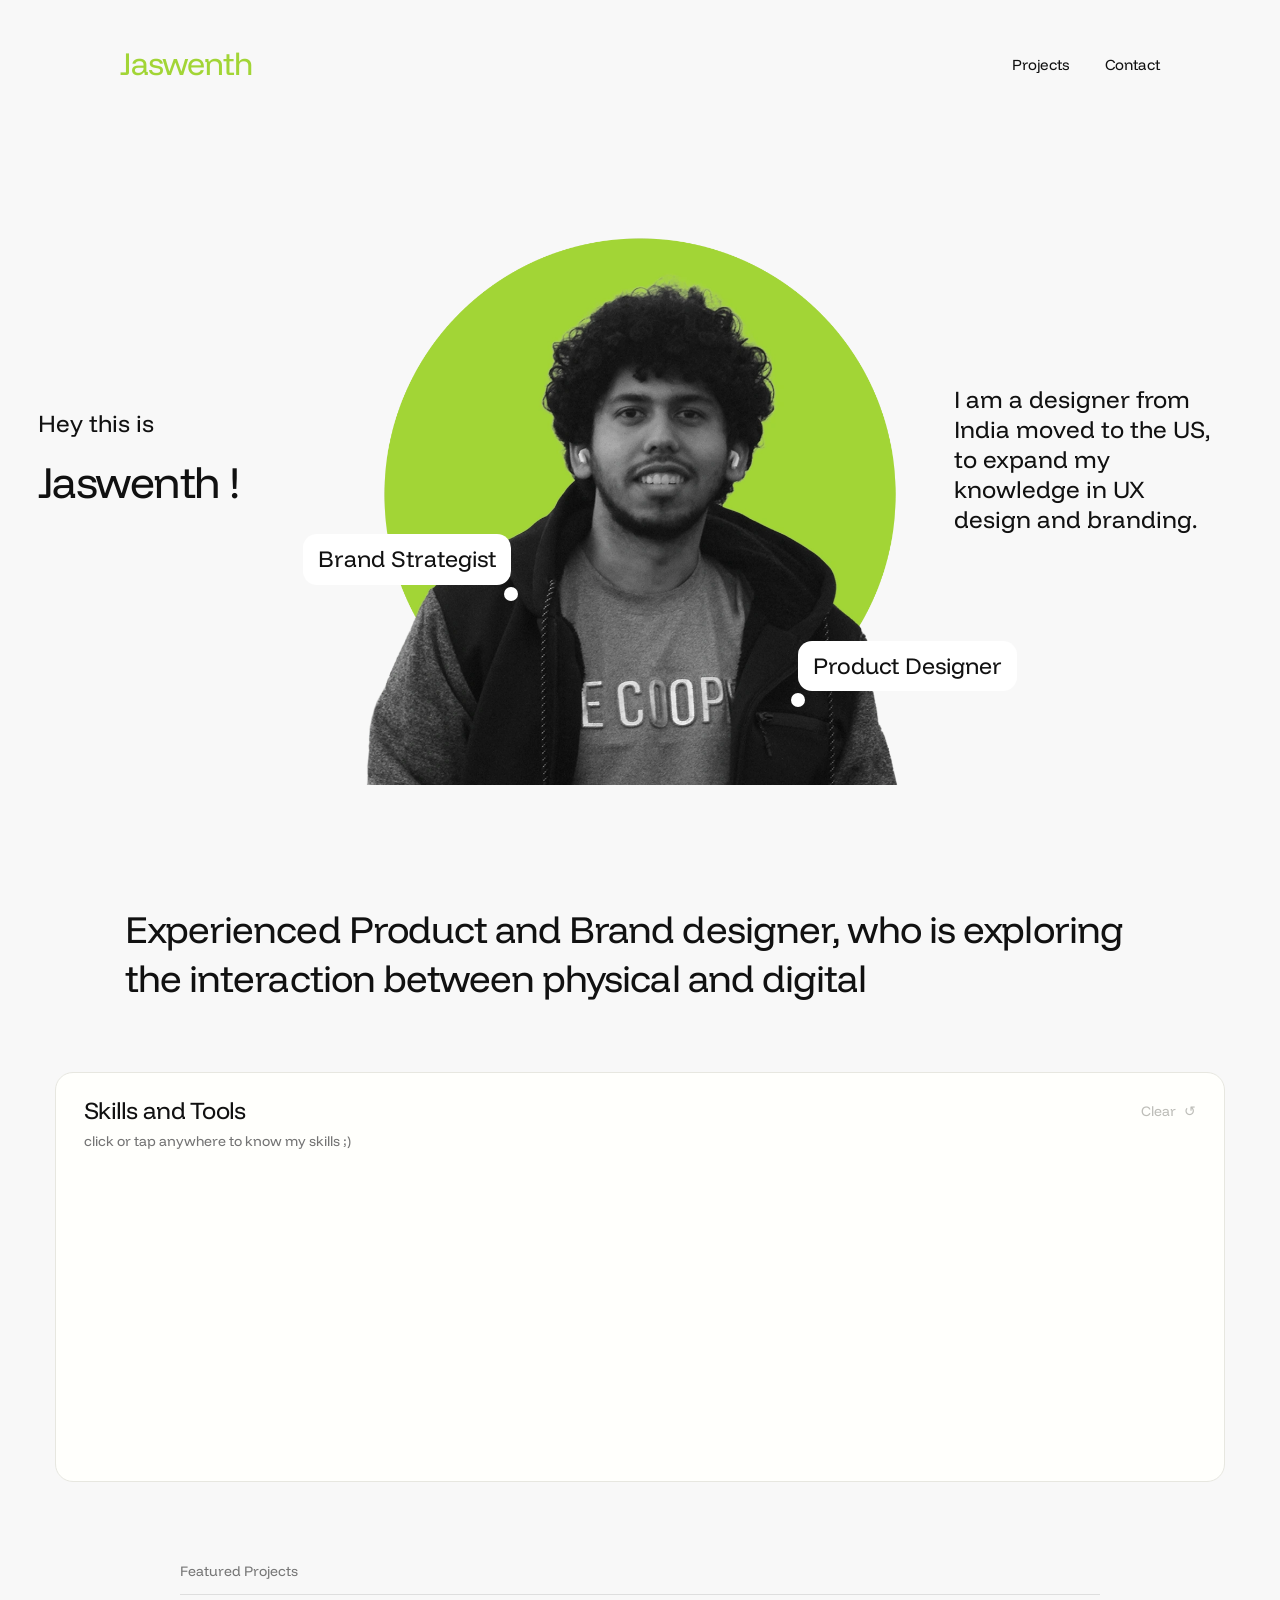
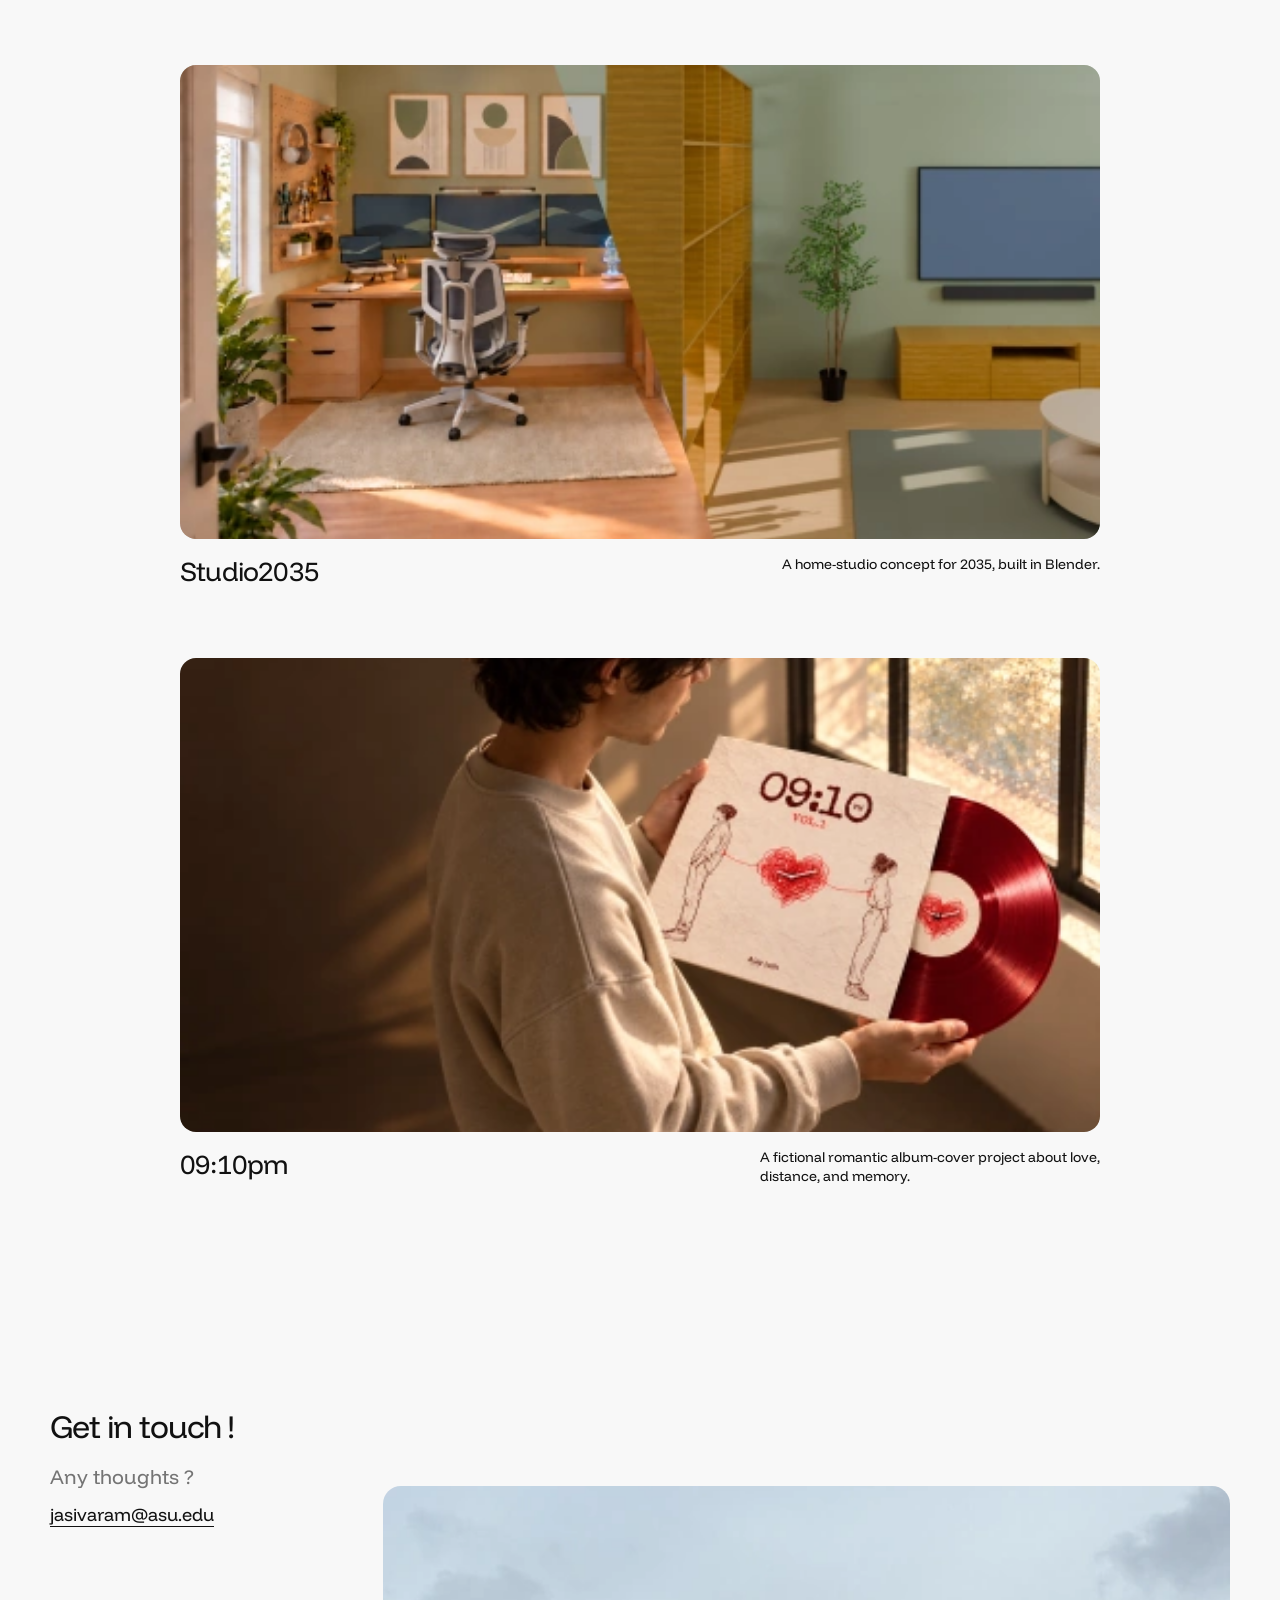
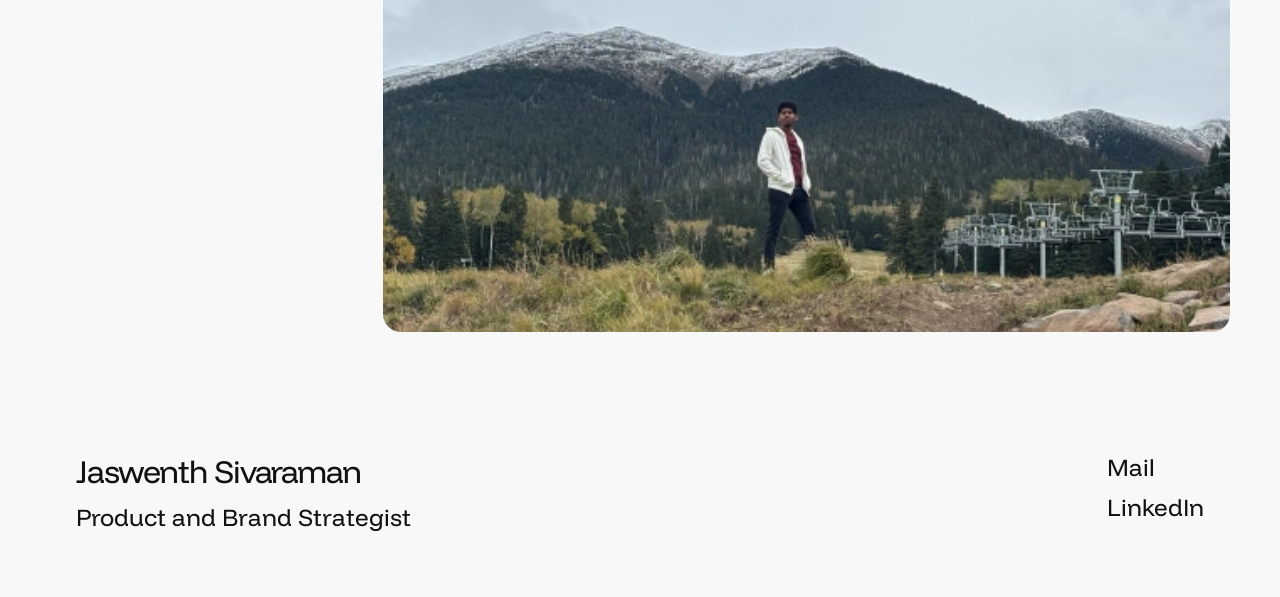
==== commit a2bbe97d: "Rename Skills section and correct tap instruction" ====
--- a/index.html
+++ b/index.html
@@ -1,4 +1,4 @@
 <!doctype html><html lang="en"><head><meta charset="utf-8"><meta name="viewport" content="width=device-width,initial-scale=1"><meta name="description" content="A portfolio of product, brand, album artwork, and 3D environment projects by Jaswenth Sivaraman."><meta name="theme-color" content="#f8f8f8"><title>Product & Brand Design Portfolio — Jaswenth Sivaraman</title><link rel="icon" href="favicon.svg" type="image/svg+xml"><link rel="preload" href="fonts/funnel-display-400.ttf" as="font" type="font/ttf" crossorigin><link rel="stylesheet" href="style.css"></head><body class="home-page"><div class="site-shell"><a class="skip-link" href="#main">Skip to content</a><header class="site-header"><a class="wordmark" href="index.html" aria-label="Jaswenth — Home">Jaswenth</a><nav aria-label="Main navigation"><a href="index.html#projects">Projects</a><a href="index.html#contact">Contact</a></nav></header><main id="main"><section class="hero" aria-labelledby="home-title"><div class="hero-row"><div class="greeting"><p>Hey this is</p><h1 id="home-title">Jaswenth !</h1></div><div class="portrait-stage"><div class="portrait-circle" aria-hidden="true"></div><img class="portrait" src="assets/portrait.webp" alt="Jaswenth Sivaraman" width="600" height="625" fetchpriority="high"><span class="role-tag brand-tag">Brand Strategist<i aria-hidden="true"></i></span><span class="role-tag product-tag">Product Designer<i aria-hidden="true"></i></span></div><p class="hero-bio">I am a designer from India moved to the US, to expand my knowledge in UX design and branding.</p></div><p class="positioning">Experienced Product and Brand designer, who is exploring the interaction between physical and digital</p></section>
-<section class="skills-placeholder skills-section" id="skills" aria-labelledby="skills-title"><div class="skills-heading"><h2 id="skills-title">Skills</h2><p id="skills-hint">click or tab anywhere to know my skills ;)</p></div><button class="skills-board" id="skills-board" type="button" aria-label="Add a skill sticker" aria-describedby="skills-hint skills-keyboard"><span class="skills-stickers" aria-hidden="true"></span></button><button class="skills-clear" id="skills-clear" type="button" aria-label="Clear all skill stickers" disabled>Clear <span aria-hidden="true">↺</span></button><p class="visually-hidden" id="skills-keyboard">With the sticker area focused, press Enter or Space to add a sticker.</p><p class="visually-hidden" id="skills-status" role="status" aria-live="polite" aria-atomic="true"></p></section><script src="skills.js" defer></script>
+<section class="skills-placeholder skills-section" id="skills" aria-labelledby="skills-title"><div class="skills-heading"><h2 id="skills-title">Skills and Tools</h2><p id="skills-hint">click or tap anywhere to know my skills ;)</p></div><button class="skills-board" id="skills-board" type="button" aria-label="Add a skill sticker" aria-describedby="skills-hint skills-keyboard"><span class="skills-stickers" aria-hidden="true"></span></button><button class="skills-clear" id="skills-clear" type="button" aria-label="Clear all skill stickers" disabled>Clear <span aria-hidden="true">↺</span></button><p class="visually-hidden" id="skills-keyboard">With the sticker area focused, press Enter or Space to add a sticker.</p><p class="visually-hidden" id="skills-status" role="status" aria-live="polite" aria-atomic="true"></p></section><script src="skills.js" defer></script>
 <section class="featured-work" id="projects" aria-labelledby="work-title"><h2 class="section-label" id="work-title">Featured Projects</h2><div class="project-list"><a class="project-card" href="studio2035.html"><div class="card-image"><img src="assets/studio-preview.webp" alt="Studio2035, a sunlit green and wood home studio" width="1200" height="675" loading="eager"><span class="card-arrow" aria-hidden="true">↗</span></div><div class="card-caption"><h3>Studio2035</h3><p>A home-studio concept for 2035, built in Blender.</p></div></a><a class="project-card" href="09-10pm.html"><div class="card-image"><img src="assets/album-preview.webp" alt="09:10pm romantic album artwork with red vinyl" width="1200" height="675" loading="eager"><span class="card-arrow" aria-hidden="true">↗</span></div><div class="card-caption"><h3>09:10pm</h3><p>A fictional romantic album-cover project about love, distance, and memory.</p></div></a></div></section>
 <section class="contact" id="contact" aria-labelledby="contact-title"><div class="contact-copy"><h2 id="contact-title">Get in touch !</h2><p>Any thoughts ?</p><a href="mailto:jasivaram@asu.edu">jasivaram@asu.edu</a></div><img src="assets/contact.webp" alt="Jaswenth outdoors in a mountain landscape" width="1200" height="630" loading="eager"></section></main><footer class="site-footer"><div><a class="footer-name" href="index.html">Jaswenth Sivaraman</a><p>Product and Brand Strategist</p></div><div class="footer-links"><a href="mailto:jasivaram@asu.edu">Mail <span aria-hidden="true">↗</span></a><a href="https://www.linkedin.com/in/jaswenth/" target="_blank" rel="noopener noreferrer">LinkedIn <span aria-hidden="true">↗</span></a></div></footer></div></body></html>
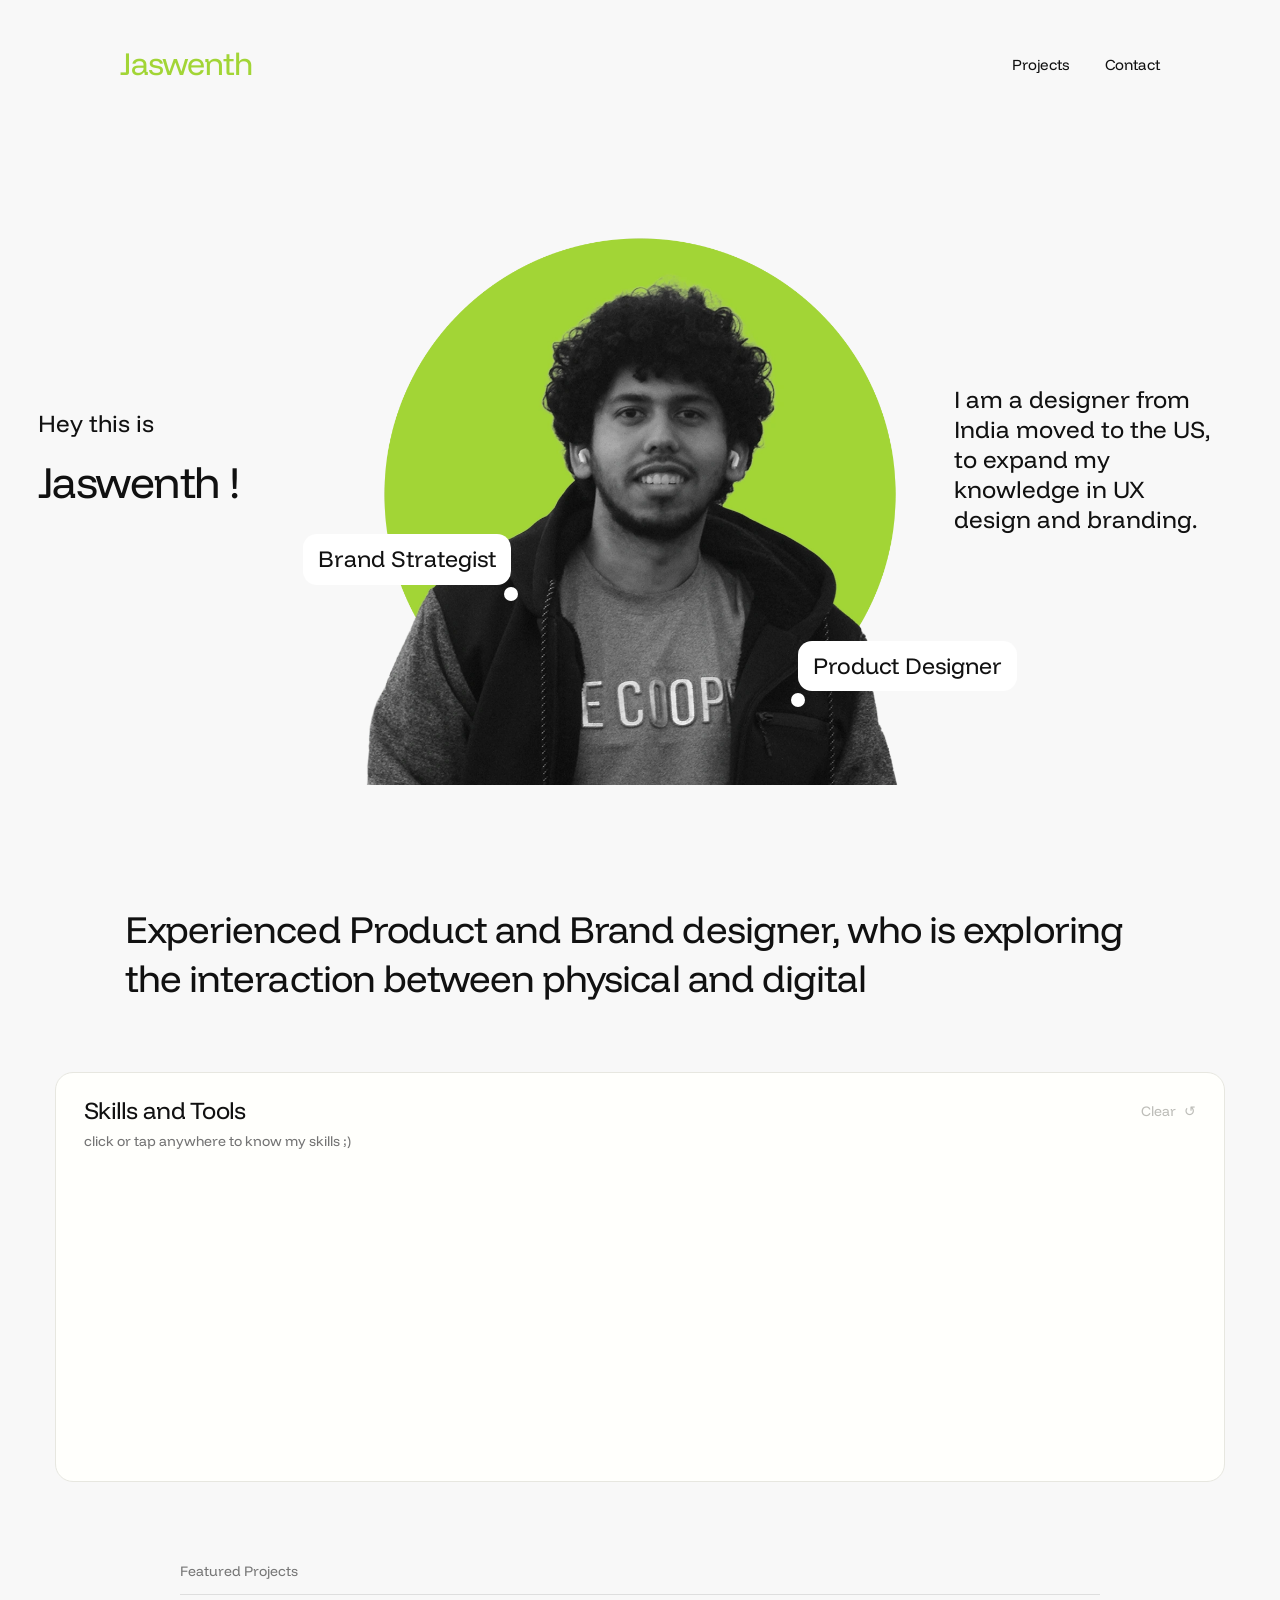
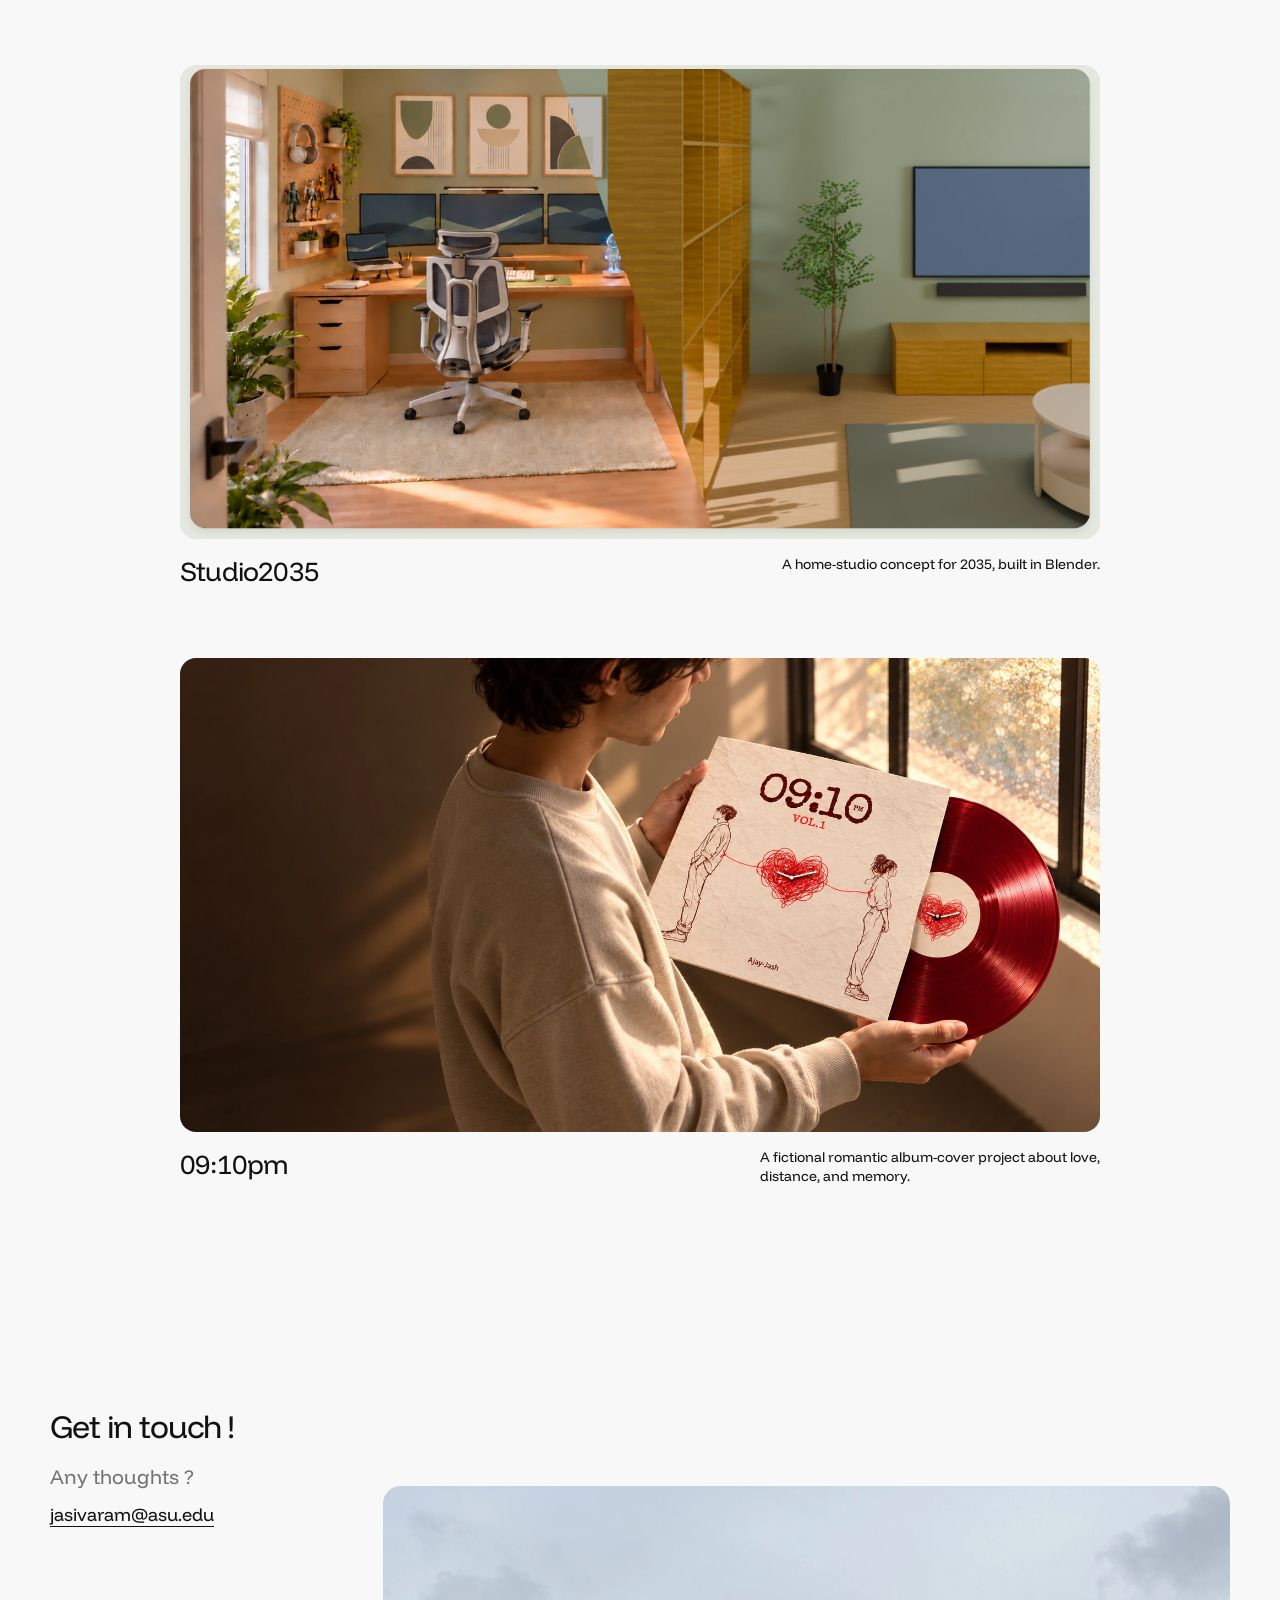
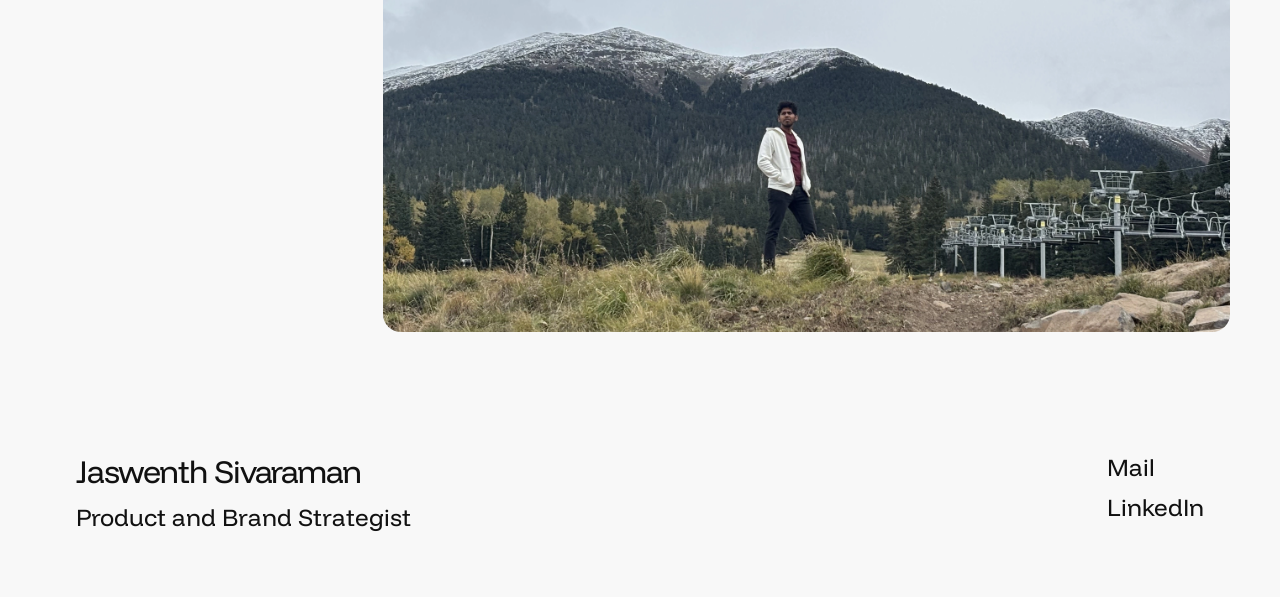
==== commit cd28434f: "Replace project covers and contact photo with high-resolution images" ====
--- a/index.html
+++ b/index.html
@@ -1,4 +1,4 @@
 <!doctype html><html lang="en"><head><meta charset="utf-8"><meta name="viewport" content="width=device-width,initial-scale=1"><meta name="description" content="A portfolio of product, brand, album artwork, and 3D environment projects by Jaswenth Sivaraman."><meta name="theme-color" content="#f8f8f8"><title>Product & Brand Design Portfolio — Jaswenth Sivaraman</title><link rel="icon" href="favicon.svg" type="image/svg+xml"><link rel="preload" href="fonts/funnel-display-400.ttf" as="font" type="font/ttf" crossorigin><link rel="stylesheet" href="style.css"></head><body class="home-page"><div class="site-shell"><a class="skip-link" href="#main">Skip to content</a><header class="site-header"><a class="wordmark" href="index.html" aria-label="Jaswenth — Home">Jaswenth</a><nav aria-label="Main navigation"><a href="index.html#projects">Projects</a><a href="index.html#contact">Contact</a></nav></header><main id="main"><section class="hero" aria-labelledby="home-title"><div class="hero-row"><div class="greeting"><p>Hey this is</p><h1 id="home-title">Jaswenth !</h1></div><div class="portrait-stage"><div class="portrait-circle" aria-hidden="true"></div><img class="portrait" src="assets/portrait.webp" alt="Jaswenth Sivaraman" width="600" height="625" fetchpriority="high"><span class="role-tag brand-tag">Brand Strategist<i aria-hidden="true"></i></span><span class="role-tag product-tag">Product Designer<i aria-hidden="true"></i></span></div><p class="hero-bio">I am a designer from India moved to the US, to expand my knowledge in UX design and branding.</p></div><p class="positioning">Experienced Product and Brand designer, who is exploring the interaction between physical and digital</p></section>
 <section class="skills-placeholder skills-section" id="skills" aria-labelledby="skills-title"><div class="skills-heading"><h2 id="skills-title">Skills and Tools</h2><p id="skills-hint">click or tap anywhere to know my skills ;)</p></div><button class="skills-board" id="skills-board" type="button" aria-label="Add a skill sticker" aria-describedby="skills-hint skills-keyboard"><span class="skills-stickers" aria-hidden="true"></span></button><button class="skills-clear" id="skills-clear" type="button" aria-label="Clear all skill stickers" disabled>Clear <span aria-hidden="true">↺</span></button><p class="visually-hidden" id="skills-keyboard">With the sticker area focused, press Enter or Space to add a sticker.</p><p class="visually-hidden" id="skills-status" role="status" aria-live="polite" aria-atomic="true"></p></section><script src="skills.js" defer></script>
-<section class="featured-work" id="projects" aria-labelledby="work-title"><h2 class="section-label" id="work-title">Featured Projects</h2><div class="project-list"><a class="project-card" href="studio2035.html"><div class="card-image"><img src="assets/studio-preview.webp" alt="Studio2035, a sunlit green and wood home studio" width="1200" height="675" loading="eager"><span class="card-arrow" aria-hidden="true">↗</span></div><div class="card-caption"><h3>Studio2035</h3><p>A home-studio concept for 2035, built in Blender.</p></div></a><a class="project-card" href="09-10pm.html"><div class="card-image"><img src="assets/album-preview.webp" alt="09:10pm romantic album artwork with red vinyl" width="1200" height="675" loading="eager"><span class="card-arrow" aria-hidden="true">↗</span></div><div class="card-caption"><h3>09:10pm</h3><p>A fictional romantic album-cover project about love, distance, and memory.</p></div></a></div></section>
-<section class="contact" id="contact" aria-labelledby="contact-title"><div class="contact-copy"><h2 id="contact-title">Get in touch !</h2><p>Any thoughts ?</p><a href="mailto:jasivaram@asu.edu">jasivaram@asu.edu</a></div><img src="assets/contact.webp" alt="Jaswenth outdoors in a mountain landscape" width="1200" height="630" loading="eager"></section></main><footer class="site-footer"><div><a class="footer-name" href="index.html">Jaswenth Sivaraman</a><p>Product and Brand Strategist</p></div><div class="footer-links"><a href="mailto:jasivaram@asu.edu">Mail <span aria-hidden="true">↗</span></a><a href="https://www.linkedin.com/in/jaswenth/" target="_blank" rel="noopener noreferrer">LinkedIn <span aria-hidden="true">↗</span></a></div></footer></div></body></html>
+<section class="featured-work" id="projects" aria-labelledby="work-title"><h2 class="section-label" id="work-title">Featured Projects</h2><div class="project-list"><a class="project-card" href="studio2035.html"><div class="card-image"><img src="assets/studio-preview.webp?v=4aced9dcd52e" alt="Studio2035, a sunlit green and wood home studio" width="2792" height="1455" loading="eager"><span class="card-arrow" aria-hidden="true">↗</span></div><div class="card-caption"><h3>Studio2035</h3><p>A home-studio concept for 2035, built in Blender.</p></div></a><a class="project-card" href="09-10pm.html"><div class="card-image"><img src="assets/album-preview.webp?v=daa16f9a26d1" alt="09:10pm romantic album artwork with red vinyl" width="1672" height="941" loading="eager"><span class="card-arrow" aria-hidden="true">↗</span></div><div class="card-caption"><h3>09:10pm</h3><p>A fictional romantic album-cover project about love, distance, and memory.</p></div></a></div></section>
+<section class="contact" id="contact" aria-labelledby="contact-title"><div class="contact-copy"><h2 id="contact-title">Get in touch !</h2><p>Any thoughts ?</p><a href="mailto:jasivaram@asu.edu">jasivaram@asu.edu</a></div><img src="assets/contact.webp?v=48ce764af3c4" alt="Jaswenth outdoors in a mountain landscape" width="4032" height="2268" loading="eager"></section></main><footer class="site-footer"><div><a class="footer-name" href="index.html">Jaswenth Sivaraman</a><p>Product and Brand Strategist</p></div><div class="footer-links"><a href="mailto:jasivaram@asu.edu">Mail <span aria-hidden="true">↗</span></a><a href="https://www.linkedin.com/in/jaswenth/" target="_blank" rel="noopener noreferrer">LinkedIn <span aria-hidden="true">↗</span></a></div></footer></div></body></html>
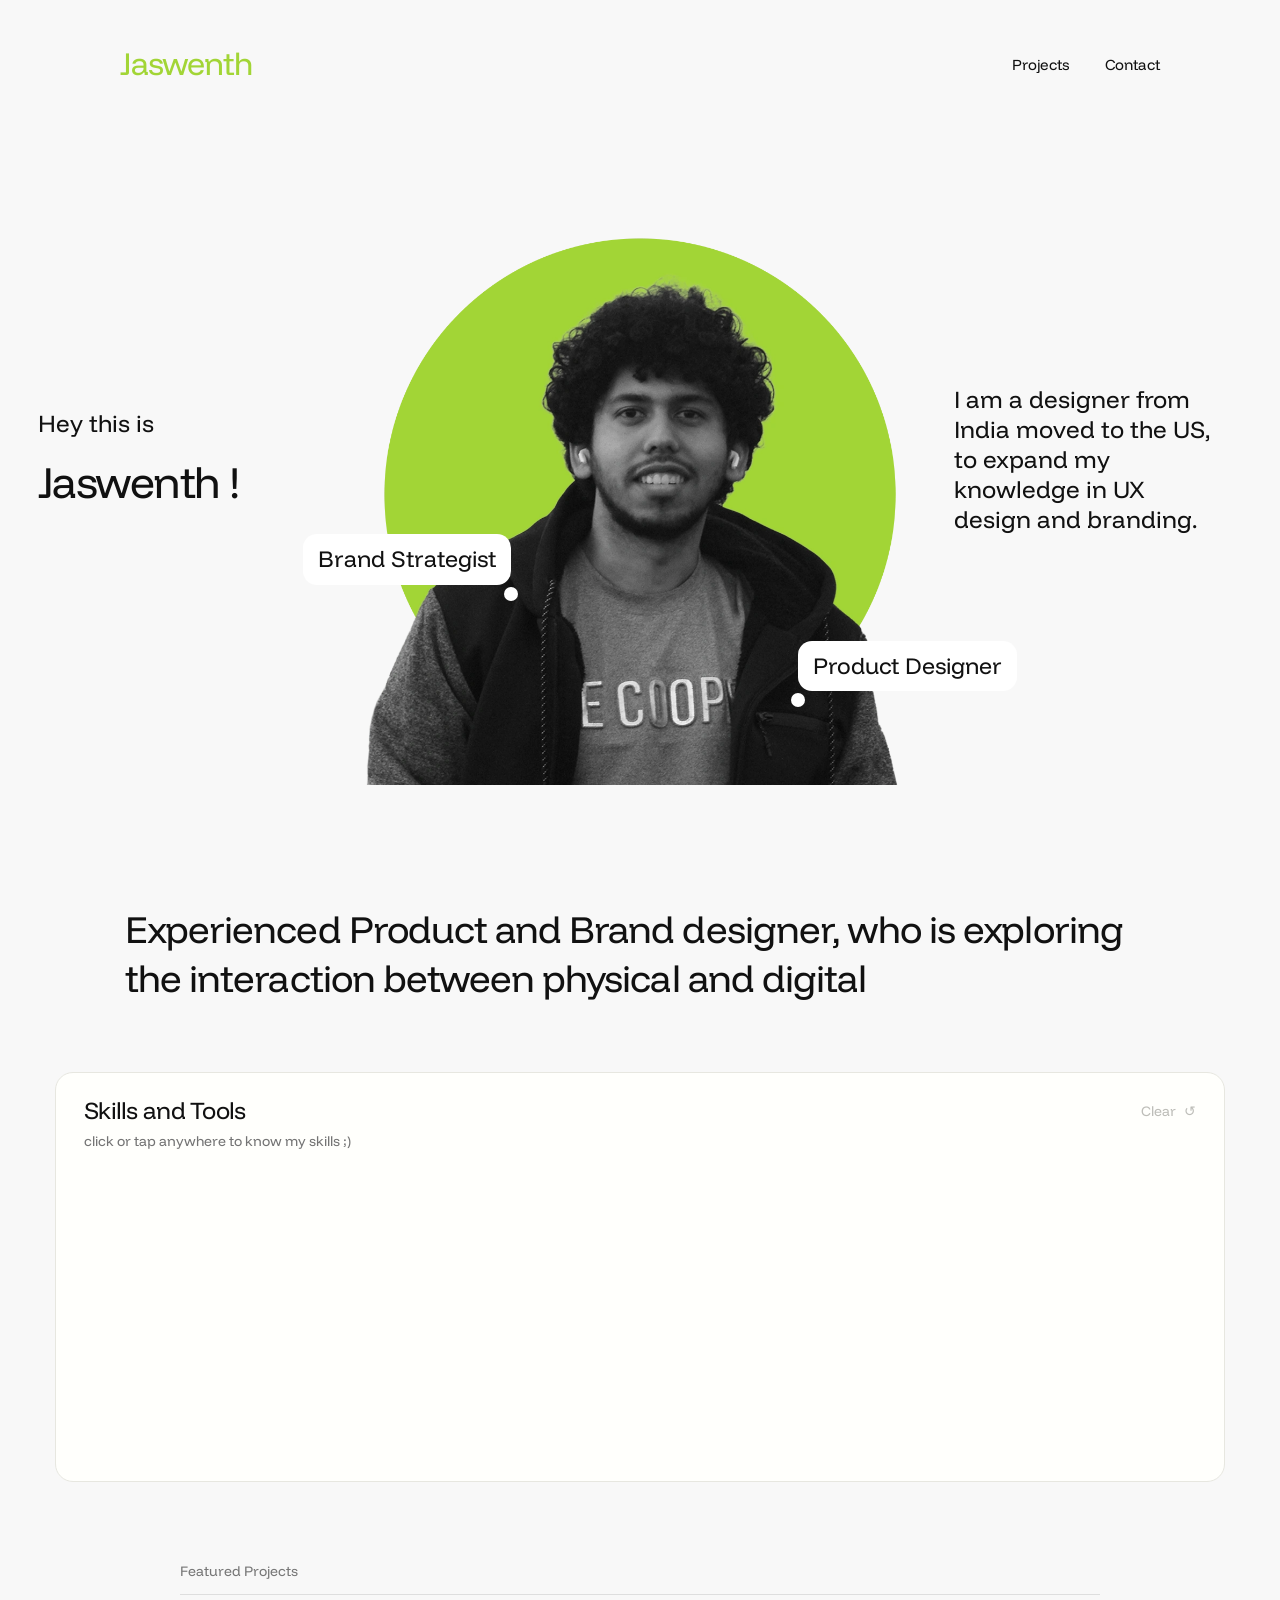
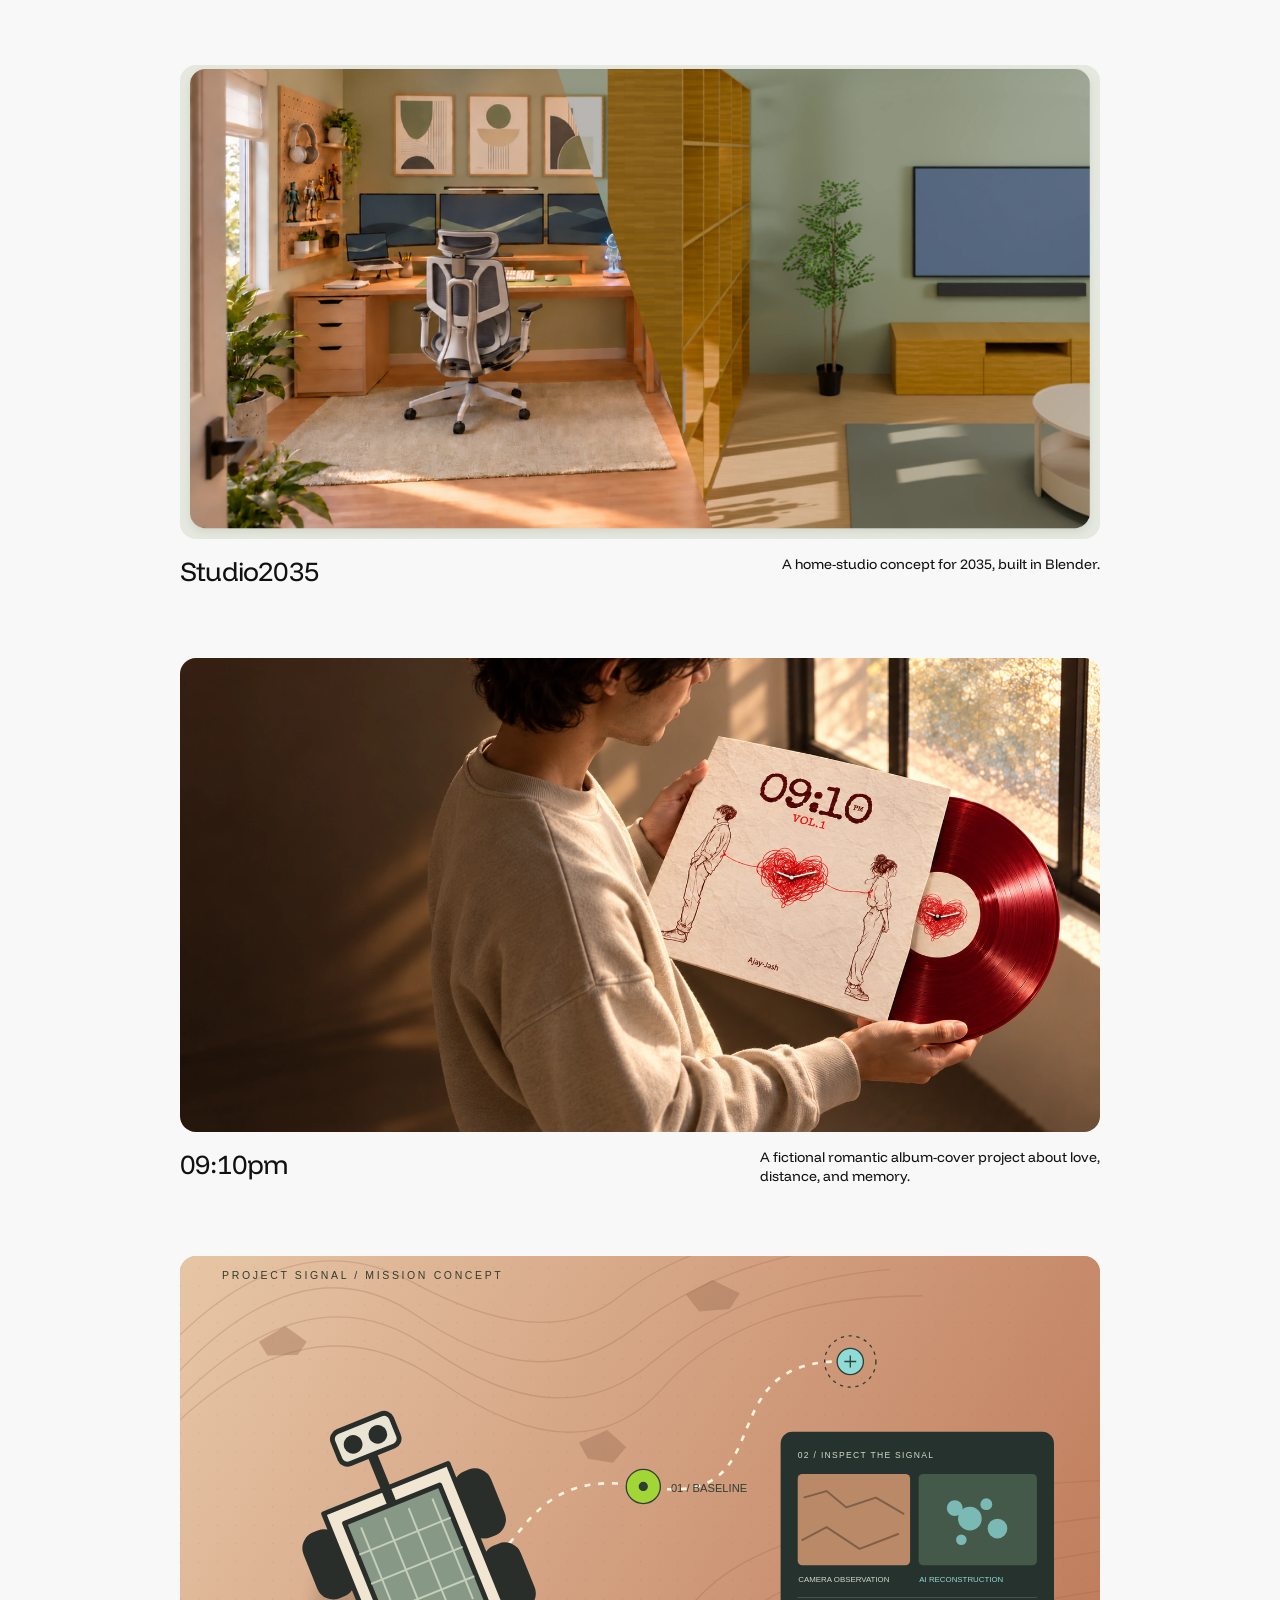
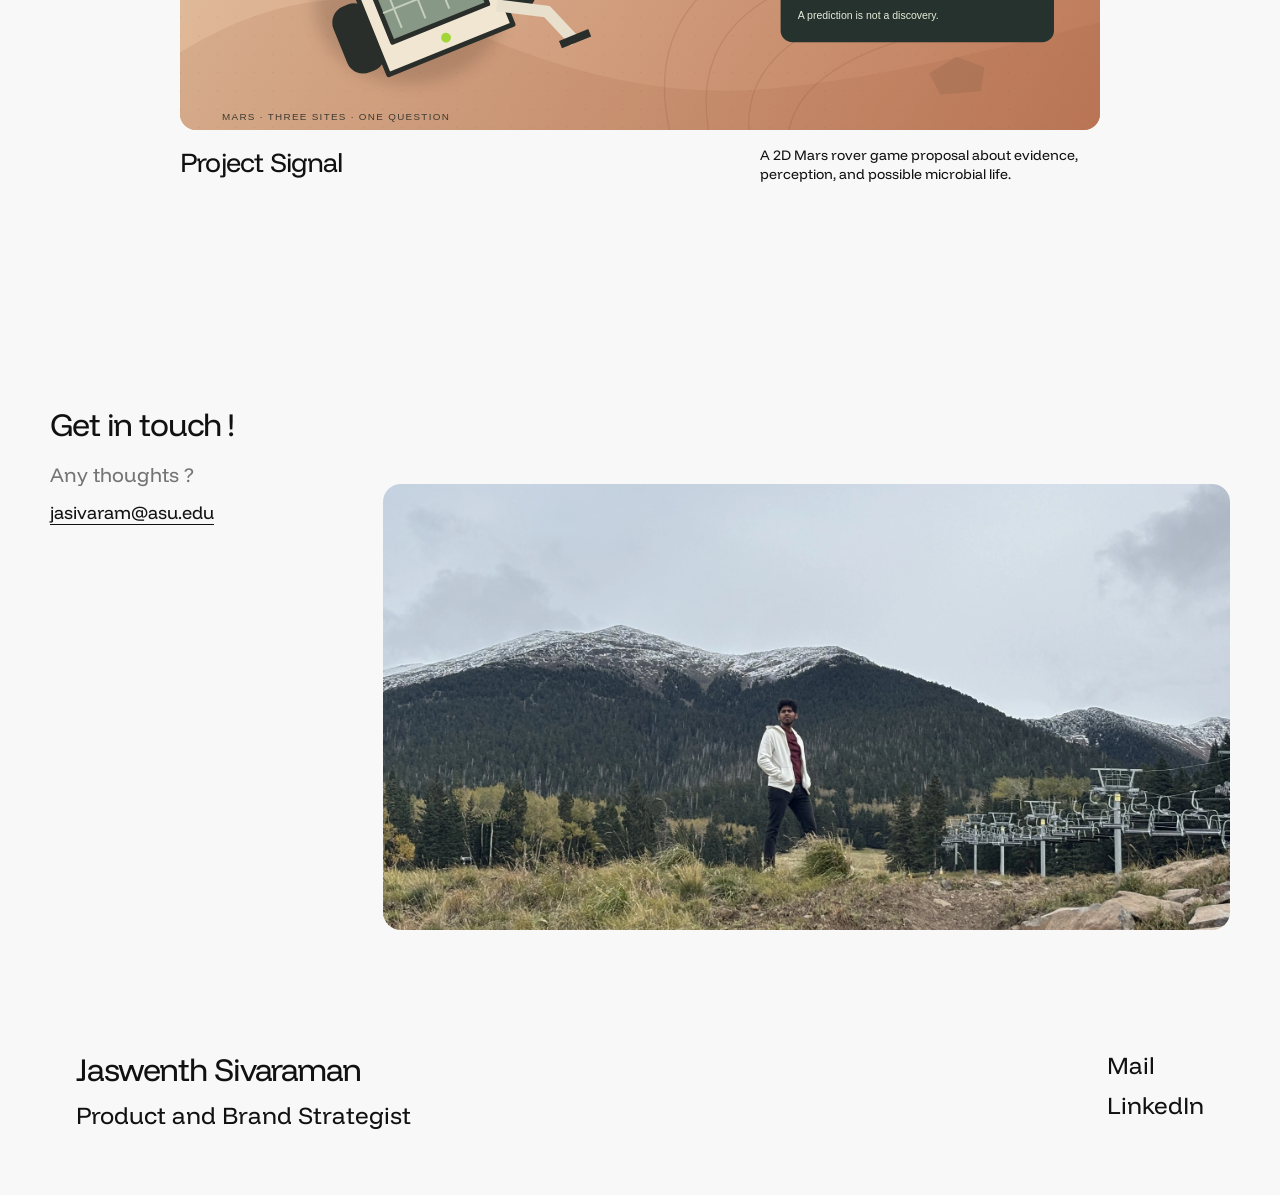
==== commit 7daccadc: "Add Project Signal game proposal and portfolio project card" ====
--- a/index.html
+++ b/index.html
@@ -1,4 +1,4 @@
-<!doctype html><html lang="en"><head><meta charset="utf-8"><meta name="viewport" content="width=device-width,initial-scale=1"><meta name="description" content="A portfolio of product, brand, album artwork, and 3D environment projects by Jaswenth Sivaraman."><meta name="theme-color" content="#f8f8f8"><title>Product & Brand Design Portfolio — Jaswenth Sivaraman</title><link rel="icon" href="favicon.svg" type="image/svg+xml"><link rel="preload" href="fonts/funnel-display-400.ttf" as="font" type="font/ttf" crossorigin><link rel="stylesheet" href="style.css"></head><body class="home-page"><div class="site-shell"><a class="skip-link" href="#main">Skip to content</a><header class="site-header"><a class="wordmark" href="index.html" aria-label="Jaswenth — Home">Jaswenth</a><nav aria-label="Main navigation"><a href="index.html#projects">Projects</a><a href="index.html#contact">Contact</a></nav></header><main id="main"><section class="hero" aria-labelledby="home-title"><div class="hero-row"><div class="greeting"><p>Hey this is</p><h1 id="home-title">Jaswenth !</h1></div><div class="portrait-stage"><div class="portrait-circle" aria-hidden="true"></div><img class="portrait" src="assets/portrait.webp" alt="Jaswenth Sivaraman" width="600" height="625" fetchpriority="high"><span class="role-tag brand-tag">Brand Strategist<i aria-hidden="true"></i></span><span class="role-tag product-tag">Product Designer<i aria-hidden="true"></i></span></div><p class="hero-bio">I am a designer from India moved to the US, to expand my knowledge in UX design and branding.</p></div><p class="positioning">Experienced Product and Brand designer, who is exploring the interaction between physical and digital</p></section>
+<!doctype html><html lang="en"><head><meta charset="utf-8"><meta name="viewport" content="width=device-width,initial-scale=1"><meta name="description" content="A portfolio of product, brand, album artwork, 3D environments, and game design projects by Jaswenth Sivaraman."><meta name="theme-color" content="#f8f8f8"><title>Product & Brand Design Portfolio — Jaswenth Sivaraman</title><link rel="icon" href="favicon.svg" type="image/svg+xml"><link rel="preload" href="fonts/funnel-display-400.ttf" as="font" type="font/ttf" crossorigin><link rel="stylesheet" href="style.css"><link rel="stylesheet" href="signal.css"></head><body class="home-page"><div class="site-shell"><a class="skip-link" href="#main">Skip to content</a><header class="site-header"><a class="wordmark" href="index.html" aria-label="Jaswenth — Home">Jaswenth</a><nav aria-label="Main navigation"><a href="index.html#projects">Projects</a><a href="index.html#contact">Contact</a></nav></header><main id="main"><section class="hero" aria-labelledby="home-title"><div class="hero-row"><div class="greeting"><p>Hey this is</p><h1 id="home-title">Jaswenth !</h1></div><div class="portrait-stage"><div class="portrait-circle" aria-hidden="true"></div><img class="portrait" src="assets/portrait.webp" alt="Jaswenth Sivaraman" width="600" height="625" fetchpriority="high"><span class="role-tag brand-tag">Brand Strategist<i aria-hidden="true"></i></span><span class="role-tag product-tag">Product Designer<i aria-hidden="true"></i></span></div><p class="hero-bio">I am a designer from India moved to the US, to expand my knowledge in UX design and branding.</p></div><p class="positioning">Experienced Product and Brand designer, who is exploring the interaction between physical and digital</p></section>
 <section class="skills-placeholder skills-section" id="skills" aria-labelledby="skills-title"><div class="skills-heading"><h2 id="skills-title">Skills and Tools</h2><p id="skills-hint">click or tap anywhere to know my skills ;)</p></div><button class="skills-board" id="skills-board" type="button" aria-label="Add a skill sticker" aria-describedby="skills-hint skills-keyboard"><span class="skills-stickers" aria-hidden="true"></span></button><button class="skills-clear" id="skills-clear" type="button" aria-label="Clear all skill stickers" disabled>Clear <span aria-hidden="true">↺</span></button><p class="visually-hidden" id="skills-keyboard">With the sticker area focused, press Enter or Space to add a sticker.</p><p class="visually-hidden" id="skills-status" role="status" aria-live="polite" aria-atomic="true"></p></section><script src="skills.js" defer></script>
-<section class="featured-work" id="projects" aria-labelledby="work-title"><h2 class="section-label" id="work-title">Featured Projects</h2><div class="project-list"><a class="project-card" href="studio2035.html"><div class="card-image"><img src="assets/studio-preview.webp?v=4aced9dcd52e" alt="Studio2035, a sunlit green and wood home studio" width="2792" height="1455" loading="eager"><span class="card-arrow" aria-hidden="true">↗</span></div><div class="card-caption"><h3>Studio2035</h3><p>A home-studio concept for 2035, built in Blender.</p></div></a><a class="project-card" href="09-10pm.html"><div class="card-image"><img src="assets/album-preview.webp?v=daa16f9a26d1" alt="09:10pm romantic album artwork with red vinyl" width="1672" height="941" loading="eager"><span class="card-arrow" aria-hidden="true">↗</span></div><div class="card-caption"><h3>09:10pm</h3><p>A fictional romantic album-cover project about love, distance, and memory.</p></div></a></div></section>
+<section class="featured-work" id="projects" aria-labelledby="work-title"><h2 class="section-label" id="work-title">Featured Projects</h2><div class="project-list"><a class="project-card" href="studio2035.html"><div class="card-image"><img src="assets/studio-preview.webp?v=4aced9dcd52e" alt="Studio2035, a sunlit green and wood home studio" width="2792" height="1455" loading="eager"><span class="card-arrow" aria-hidden="true">↗</span></div><div class="card-caption"><h3>Studio2035</h3><p>A home-studio concept for 2035, built in Blender.</p></div></a><a class="project-card" href="09-10pm.html"><div class="card-image"><img src="assets/album-preview.webp?v=daa16f9a26d1" alt="09:10pm romantic album artwork with red vinyl" width="1672" height="941" loading="eager"><span class="card-arrow" aria-hidden="true">↗</span></div><div class="card-caption"><h3>09:10pm</h3><p>A fictional romantic album-cover project about love, distance, and memory.</p></div></a><a class="project-card signal-card" href="project-signal.html"><div class="card-image"><img src="assets/signal/signal-hero.svg" alt="Project Signal, a Mars rover following waypoints and comparing camera data with an AI reconstruction" width="1400" height="800" loading="lazy"><span class="card-arrow" aria-hidden="true">↗</span></div><div class="card-caption"><h3>Project Signal</h3><p>A 2D Mars rover game proposal about evidence, perception, and possible microbial life.</p></div></a></div></section>
 <section class="contact" id="contact" aria-labelledby="contact-title"><div class="contact-copy"><h2 id="contact-title">Get in touch !</h2><p>Any thoughts ?</p><a href="mailto:jasivaram@asu.edu">jasivaram@asu.edu</a></div><img src="assets/contact.webp?v=48ce764af3c4" alt="Jaswenth outdoors in a mountain landscape" width="4032" height="2268" loading="eager"></section></main><footer class="site-footer"><div><a class="footer-name" href="index.html">Jaswenth Sivaraman</a><p>Product and Brand Strategist</p></div><div class="footer-links"><a href="mailto:jasivaram@asu.edu">Mail <span aria-hidden="true">↗</span></a><a href="https://www.linkedin.com/in/jaswenth/" target="_blank" rel="noopener noreferrer">LinkedIn <span aria-hidden="true">↗</span></a></div></footer></div></body></html>
--- a/signal.css
+++ b/signal.css
@@ -0,0 +1,39 @@
+.signal-page{--rust:#a34f35;--sand:#e9d6bd;--signal-cyan:#8edbd8;--signal-dark:#242c29}
+.signal-page .project-heading{grid-template-columns:1.3fr 1fr;padding-bottom:45px}
+.signal-page .project-heading h1{font-size:clamp(56px,7.4vw,104px)}
+.signal-page .project-introduction{max-width:410px;font-size:22px}
+.signal-page .eyebrow,.signal-kicker{text-transform:uppercase;letter-spacing:.12em;font-size:11px;font-weight:500}
+.signal-status{display:inline-flex;align-items:center;gap:8px;background:#edf3e4;color:#3f5b20;padding:7px 11px;border-radius:30px;font-size:12px}
+.signal-status::before{content:'';width:6px;height:6px;background:#527e12;border-radius:50%}
+.signal-hero{margin:0}.signal-hero img{width:100%;border-radius:16px;background:#d9b092;aspect-ratio:1.75}
+.signal-hero figcaption{display:flex;justify-content:space-between;gap:20px;color:#626262;font-size:12px;line-height:1.5;margin-top:12px}
+.signal-facts{display:grid;grid-template-columns:repeat(4,1fr);margin:32px 0 0;padding:25px 0;border-top:1px solid var(--line);border-bottom:1px solid var(--line);gap:20px}
+.signal-facts div{min-width:0}.signal-facts dt{font-size:11px;color:#696969;text-transform:uppercase;letter-spacing:.08em;margin-bottom:9px}.signal-facts dd{margin:0;font-size:17px}
+.signal-nav{display:flex;gap:8px 24px;flex-wrap:wrap;padding:24px 0;border-bottom:1px solid var(--line);font-size:13px;color:#555}
+.signal-nav a{padding:8px 0}.signal-nav a:hover{color:#456a15}.signal-nav span{color:#737373;margin-right:5px;font-size:10px}
+.signal-section{padding:80px 0;border-bottom:1px solid var(--line);scroll-margin-top:28px}
+.signal-section-head{display:grid;grid-template-columns:55px 1fr;gap:20px;margin-bottom:38px;align-items:start}
+.signal-section-number{font-size:12px;color:#666;padding-top:11px}.signal-section h2{font-size:clamp(32px,4vw,48px);font-weight:400;letter-spacing:-.045em;line-height:1.12}
+.signal-section h3{font-size:24px;font-weight:400;letter-spacing:-.025em;line-height:1.2;margin-bottom:15px}
+.signal-section p,.signal-section li{font-size:17px;line-height:1.65}.signal-section p+p{margin-top:17px}
+.signal-two-col{display:grid;grid-template-columns:1fr 1fr;gap:60px}.signal-two-col>*{min-width:0}.signal-muted{color:#5d5d5d}
+.signal-lead{font-size:25px!important;line-height:1.4!important;letter-spacing:-.025em}
+.signal-emotion{display:flex;flex-wrap:wrap;gap:12px;align-items:center;padding-top:30px;font-size:14px}.signal-emotion span:nth-child(even){color:#6a8c33}
+.signal-note{background:#eef2e8;padding:20px 24px;border-radius:10px;margin-top:30px}.signal-note p{font-size:14px;line-height:1.6}.signal-note strong{font-weight:500}.signal-note .signal-kicker{display:block;font-size:10px;color:#4b641f;margin-bottom:7px}
+.signal-case-grid{display:grid;grid-template-columns:1fr 1fr;gap:24px}.signal-case{border:1px solid var(--line);border-radius:14px;padding:30px;display:flex;flex-direction:column;align-items:start}
+.signal-case-art{height:150px;width:100%;border-radius:8px;margin-bottom:24px;overflow:hidden}.signal-case-art svg{height:100%;width:100%;display:block}.signal-case .signal-kicker{font-size:10px;color:#626262;margin-bottom:12px}.signal-case h3{font-size:30px;max-width:310px;margin-bottom:12px}.signal-case .signal-credit{font-size:13px;color:#626262;margin:0 0 20px}.signal-case .text-link{margin-top:auto;padding-top:24px}
+.signal-case .signal-adaptation{font-size:14px;color:#505050;border-top:1px solid var(--line);padding-top:18px;margin-top:20px;margin-bottom:6px}
+.signal-details{margin-top:28px;border-top:1px solid var(--line);border-bottom:1px solid var(--line);padding:18px 0}.signal-details summary{cursor:pointer;font-size:15px;padding:8px 0}.signal-details ul{padding-left:20px;margin:15px 0}.signal-details li{font-size:15px;margin:8px 0}
+.signal-research{display:grid;grid-template-columns:repeat(3,1fr);gap:30px}.signal-research article{border-top:2px solid var(--lime);padding-top:23px}.signal-research h3{font-size:23px}.signal-research p{font-size:15px}.signal-source{display:inline-block;text-decoration:underline;text-underline-offset:4px;font-size:13px;margin-top:18px}.signal-source:hover{color:#456a15}
+.signal-critique{margin-top:40px;padding:30px;border:1px solid var(--line);border-radius:12px}.signal-critique h3{font-size:23px}.signal-critique ol{padding-left:22px}.signal-critique li{font-size:15px;margin:14px 0}.signal-critique>p{font-size:14px;color:#555}
+.signal-statement{margin:0 0 38px;padding:42px;background:var(--lime);border-radius:14px}.signal-statement p{font-size:clamp(30px,4.5vw,54px);line-height:1.15;letter-spacing:-.045em;max-width:850px}.signal-story-list{list-style:none;padding:0;margin:0}.signal-story-list li{border-top:1px solid var(--line);padding:17px 0;font-size:16px}.signal-story-list li:first-child{border-top:0;padding-top:0}.signal-story-list strong{font-weight:500;display:block;margin-bottom:4px}
+.signal-loop{display:flex;align-items:center;flex-wrap:wrap;gap:10px;margin-bottom:35px}.signal-loop span{padding:9px 13px;background:#edf1e5;border-radius:6px;font-size:14px}.signal-loop b{color:#5f762d;font-weight:400}
+.signal-storyboard{display:grid;grid-template-columns:repeat(3,1fr);gap:25px}.signal-frame{border:1px solid var(--line);border-radius:12px;overflow:hidden;background:#fcfcf9}.signal-frame img{width:100%;aspect-ratio:1.5;background:#e9d6bd}.signal-frame-copy{padding:24px}.signal-frame .signal-kicker{font-size:10px;color:#696969;display:block;margin-bottom:12px}.signal-frame h3{font-size:24px}.signal-frame dl{margin:18px 0 0}.signal-frame dl div{margin-top:12px}.signal-frame dt{font-size:10px;text-transform:uppercase;letter-spacing:.08em;color:#6c6c6c;margin-bottom:3px}.signal-frame dd{font-size:14px;line-height:1.5;margin:0}.signal-frame p{font-size:14px}.signal-frame:last-child{grid-column:span 2;display:grid;grid-template-columns:1fr 1fr;align-items:center}.signal-frame:last-child img{height:auto;object-fit:contain}
+.signal-flowchart{background:#eef0e9;border-radius:12px;margin-top:38px;padding:35px}.signal-flowchart h3{margin-bottom:8px}.signal-flow-caption{font-size:14px!important;color:#555;margin-bottom:25px!important}.signal-flowchart ol{display:flex;list-style:none;flex-wrap:wrap;gap:12px 28px;padding:0;margin:0}.signal-flowchart li{position:relative;flex:1 1 140px;background:#fcfcfa;border:1px solid #d1d8c8;padding:14px 12px;border-radius:6px;text-align:center;font-size:13px;line-height:1.5}.signal-flowchart li:not(:last-child)::after{content:'→';position:absolute;right:-22px;top:50%;transform:translateY(-50%);color:#526e2a}.signal-flowchart li small{display:block;font-size:11px;color:#595f54;margin-top:3px}.signal-flowchart .signal-flow-repeat{font-size:13px;margin-top:20px;color:#4c5c3b}
+.signal-palette{display:grid;grid-template-columns:repeat(5,1fr);gap:10px;margin-bottom:32px}.signal-swatch{min-height:115px;border-radius:8px;padding:15px;display:flex;flex-direction:column;justify-content:space-between;background:var(--swatch);color:var(--swatch-ink,#111);border:1px solid #0001}.signal-swatch span{font-size:12px}.signal-swatch code{font-size:10px}
+.signal-style-list{display:grid;grid-template-columns:1fr 1fr;gap:30px 60px}.signal-style-list h3{font-size:23px}.signal-style-list p{font-size:15px}.signal-type-sample{font-size:38px!important;letter-spacing:-.04em;margin-bottom:14px!important;line-height:1.15!important}.signal-mono{font-family:ui-monospace,SFMono-Regular,Consolas,monospace;font-size:11px!important;letter-spacing:.07em;color:#526046;margin-bottom:12px!important}
+.signal-plan{display:grid;grid-template-columns:1fr 1fr;gap:24px}.signal-week{padding:32px;border:1px solid var(--line);border-radius:12px}.signal-week:first-child{background:#edf2e6}.signal-week .signal-kicker{color:#527126;margin-bottom:20px}.signal-week h3{font-size:32px}.signal-week ol{padding-left:20px;margin-bottom:0}.signal-week li{font-size:15px;padding-left:6px;margin:12px 0}.signal-scope{display:flex;flex-wrap:wrap;gap:10px;margin-top:26px}.signal-scope span{border:1px solid #d6ddcd;padding:9px 13px;border-radius:30px;font-size:12px}
+.signal-next{display:flex;justify-content:space-between;align-items:center;gap:30px;padding-top:30px}.signal-next p{max-width:650px;font-size:14px;line-height:1.6;color:#555}.signal-next .text-link{white-space:nowrap}
+.signal-card .card-image{background:#d3ab8c}.signal-card .card-image img{object-fit:cover}
+@media(max-width:900px){.signal-two-col{gap:32px}.signal-research{grid-template-columns:1fr;gap:28px}.signal-storyboard{grid-template-columns:1fr 1fr}.signal-frame:last-child{grid-column:span 2}.signal-page .project-heading{gap:35px}.signal-page .project-introduction{font-size:20px}.signal-nav{gap:4px 18px}}
+@media(max-width:700px){.signal-page .project-heading{grid-template-columns:1fr;gap:22px}.signal-page .project-heading h1{font-size:60px}.signal-page .project-introduction{font-size:20px}.signal-page .project-topline{align-items:flex-start}.signal-status{font-size:10px;padding:6px 9px}.signal-hero img{border-radius:11px}.signal-hero figcaption{font-size:10px;gap:12px}.signal-hero figcaption span:first-child{max-width:65%}.signal-facts{grid-template-columns:1fr 1fr;gap:25px 18px;padding:23px 0;margin-top:25px}.signal-facts dd{font-size:15px}.signal-facts dt{font-size:10px}.signal-nav{font-size:12px;gap:0 17px;padding:16px 0}.signal-nav a{padding:9px 0}.signal-section{padding:50px 0}.signal-section-head{grid-template-columns:24px 1fr;gap:10px;margin-bottom:28px}.signal-section-number{font-size:10px;padding-top:8px}.signal-section h2{font-size:34px}.signal-two-col,.signal-case-grid,.signal-storyboard,.signal-style-list,.signal-plan{grid-template-columns:1fr;gap:26px}.signal-section p,.signal-section li{font-size:16px}.signal-lead{font-size:23px!important}.signal-emotion{gap:8px;font-size:12px}.signal-note{padding:18px}.signal-note p{font-size:13px}.signal-case{padding:23px}.signal-case-art{height:125px}.signal-case h3{font-size:28px}.signal-case p{font-size:15px}.signal-case .signal-adaptation{font-size:13px}.signal-research h3{font-size:23px}.signal-research p,.signal-critique li{font-size:14px}.signal-critique{padding:22px;margin-top:28px}.signal-critique>p{font-size:13px}.signal-statement{padding:26px;margin-bottom:28px}.signal-statement p{font-size:34px}.signal-story-list li{font-size:15px}.signal-loop{gap:7px;margin-bottom:28px}.signal-loop span{font-size:12px;padding:8px 10px}.signal-frame:last-child{grid-column:auto;display:block}.signal-frame img,.signal-frame:last-child img{aspect-ratio:1.7;height:auto}.signal-frame-copy{padding:22px}.signal-frame-copy p,.signal-frame dd{font-size:14px}.signal-flowchart{padding:23px}.signal-flowchart ol{display:flex;flex-direction:column;gap:26px}.signal-flowchart li{flex:auto;width:100%;font-size:13px}.signal-flowchart li:not(:last-child)::after{content:'↓';right:50%;top:auto;bottom:-25px;transform:translateX(50%)}.signal-flowchart .signal-flow-repeat{font-size:12px}.signal-palette{grid-template-columns:repeat(3,1fr);gap:8px}.signal-swatch{min-height:90px;padding:12px}.signal-swatch span{font-size:11px}.signal-style-list p{font-size:14px}.signal-type-sample{font-size:34px!important}.signal-week{padding:24px}.signal-week li{font-size:14px}.signal-next{flex-direction:column;align-items:start;gap:15px}.signal-next p{font-size:13px}}
